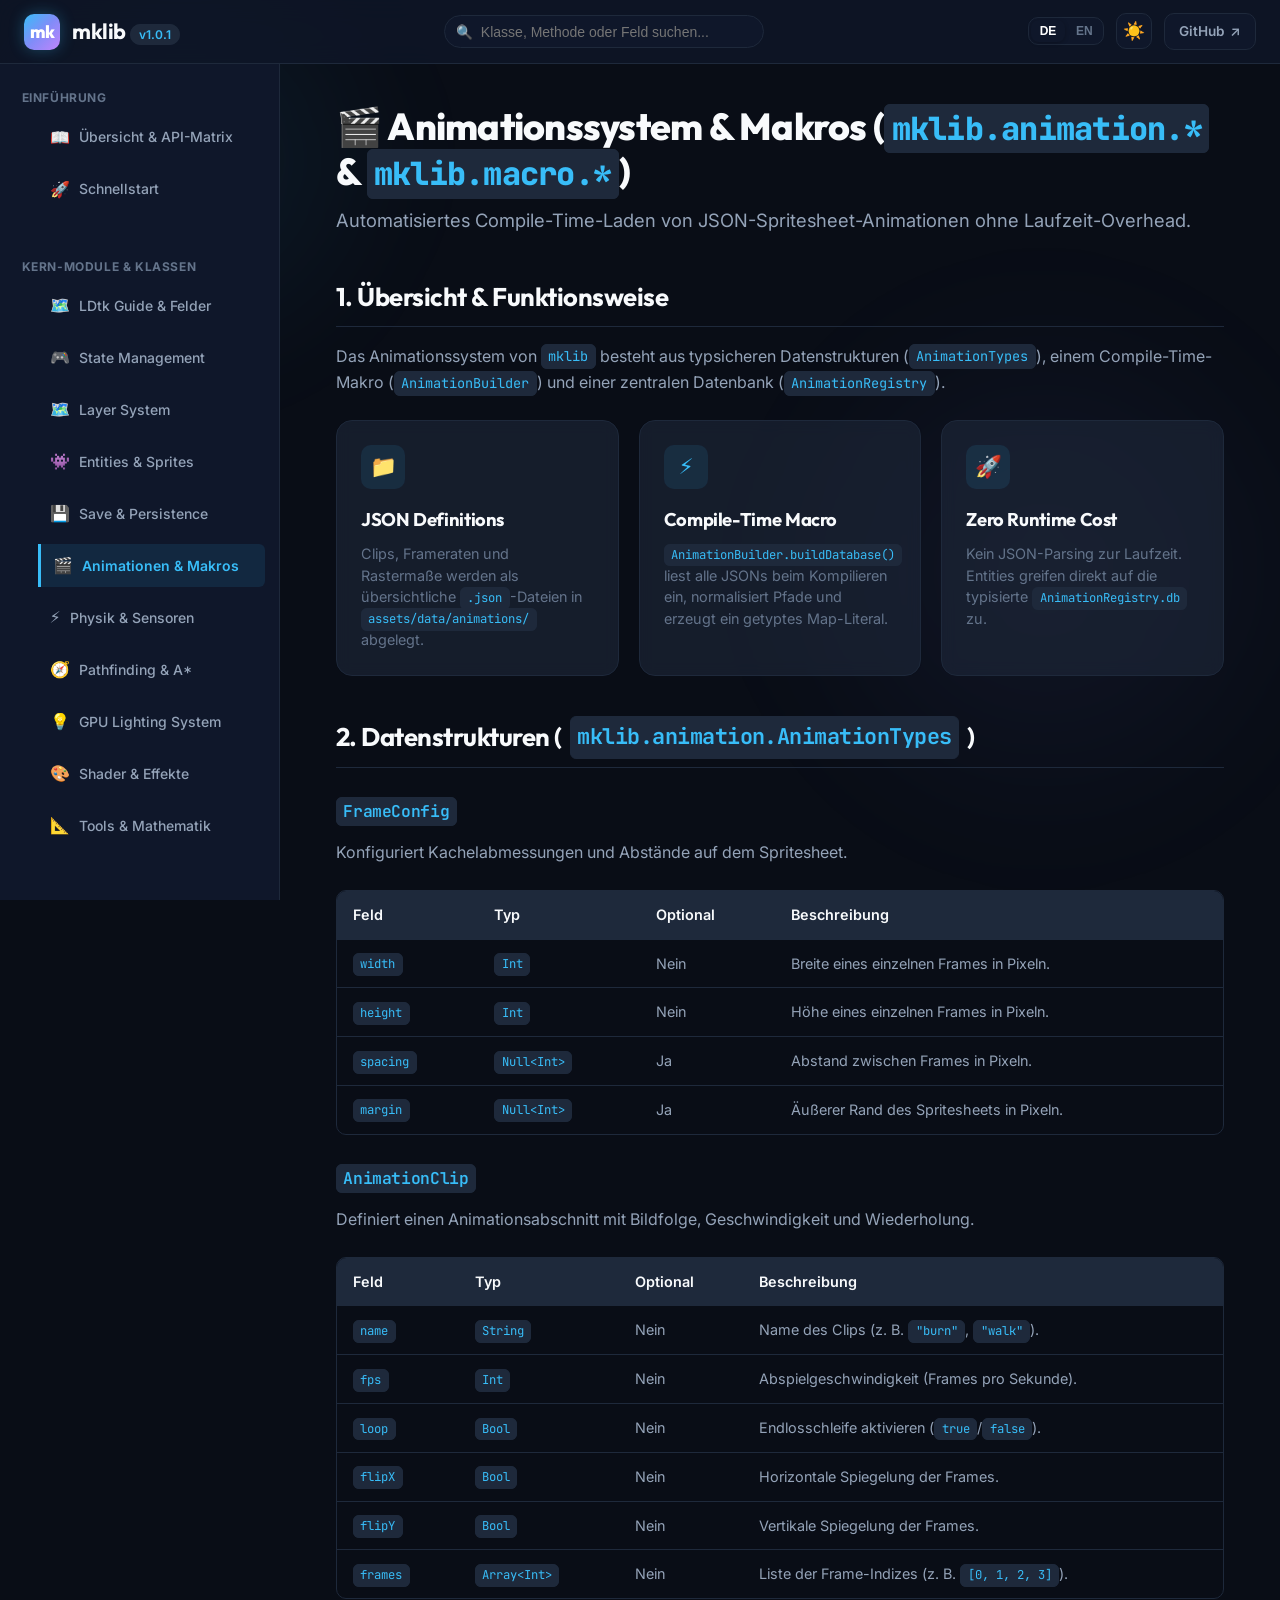
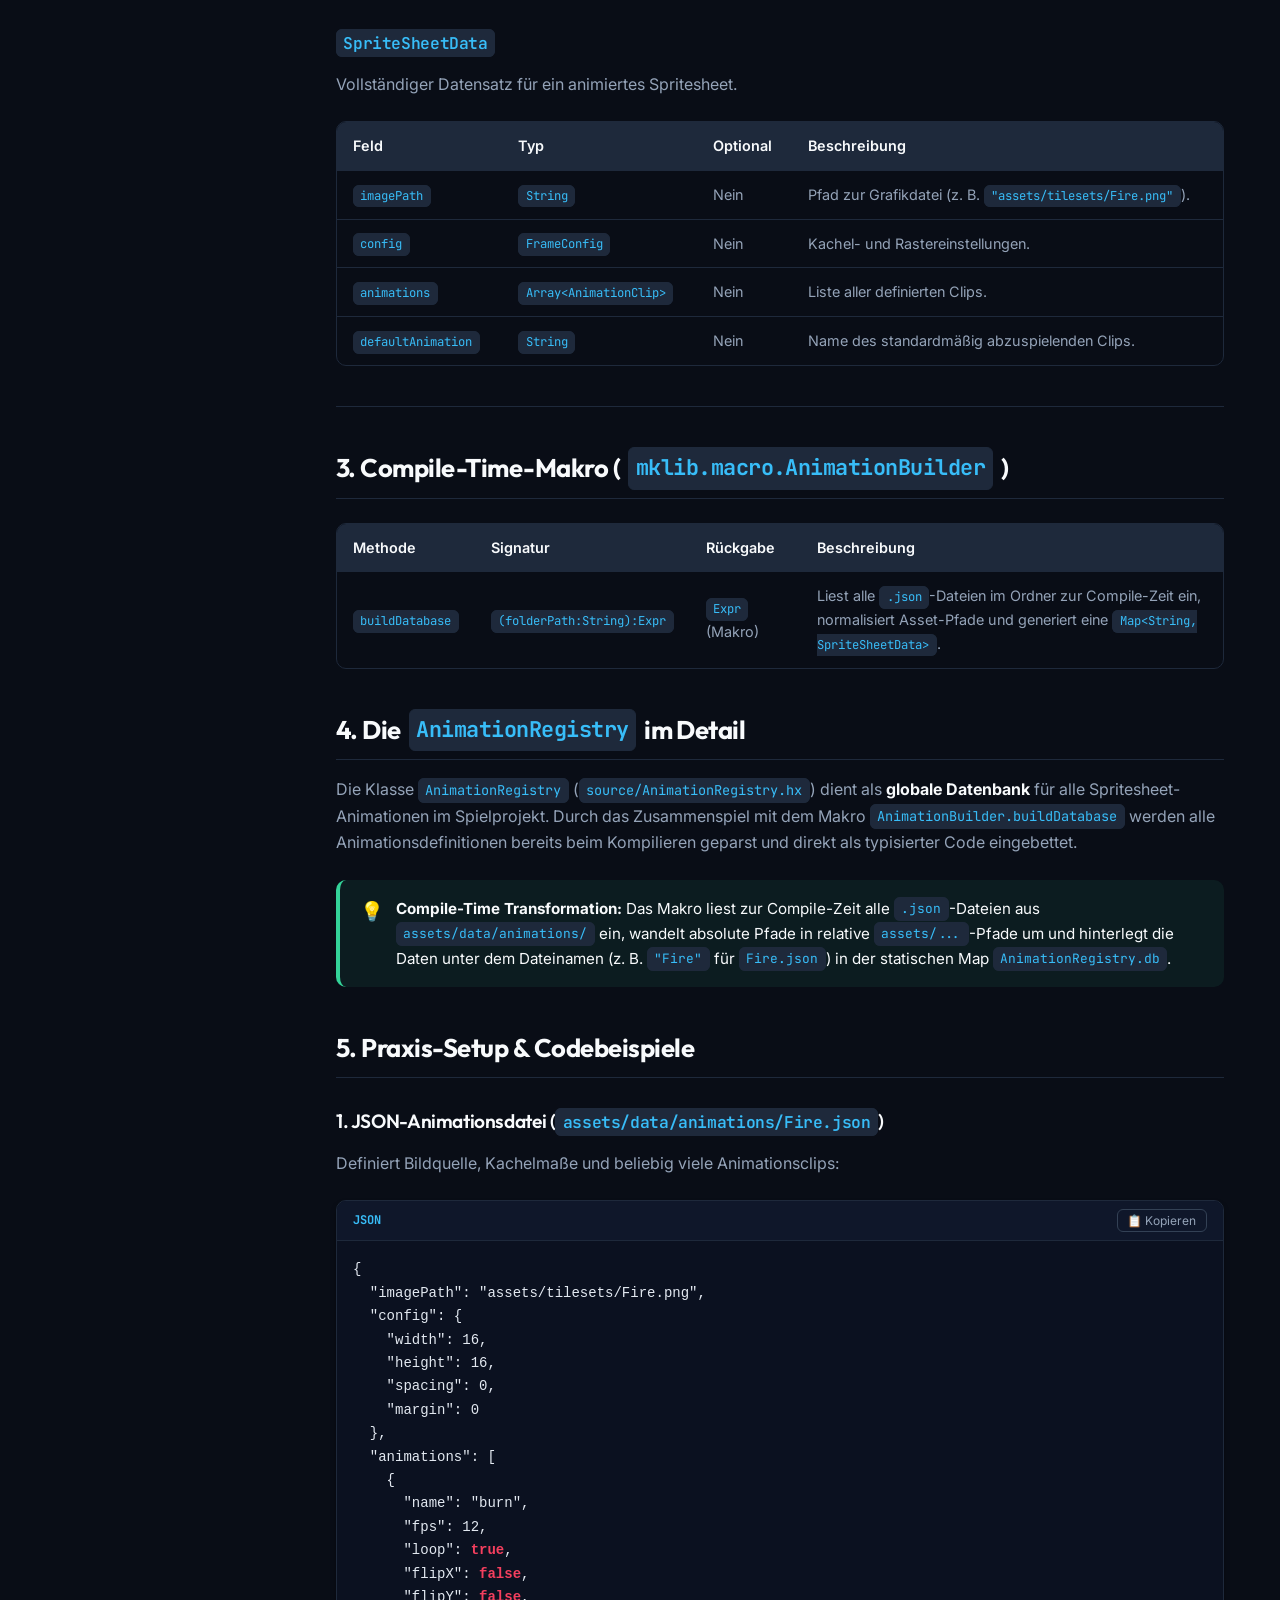
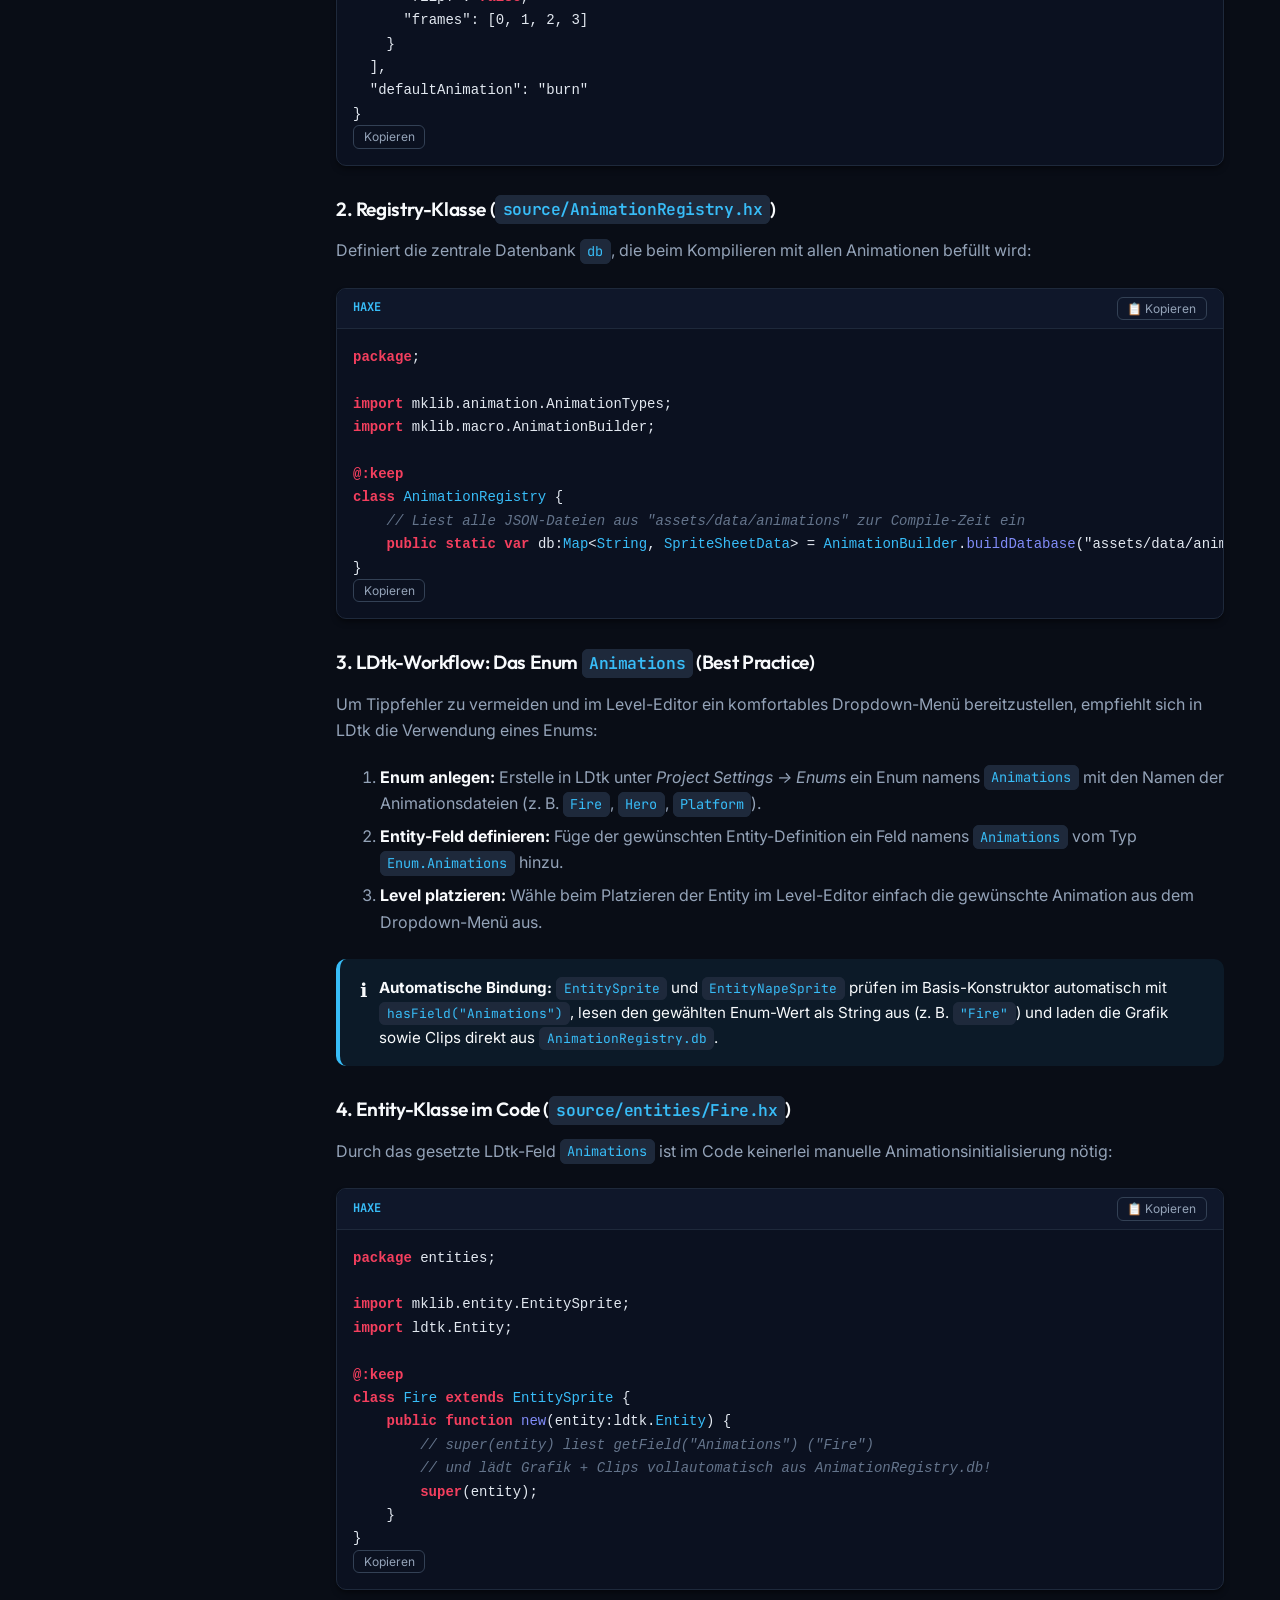
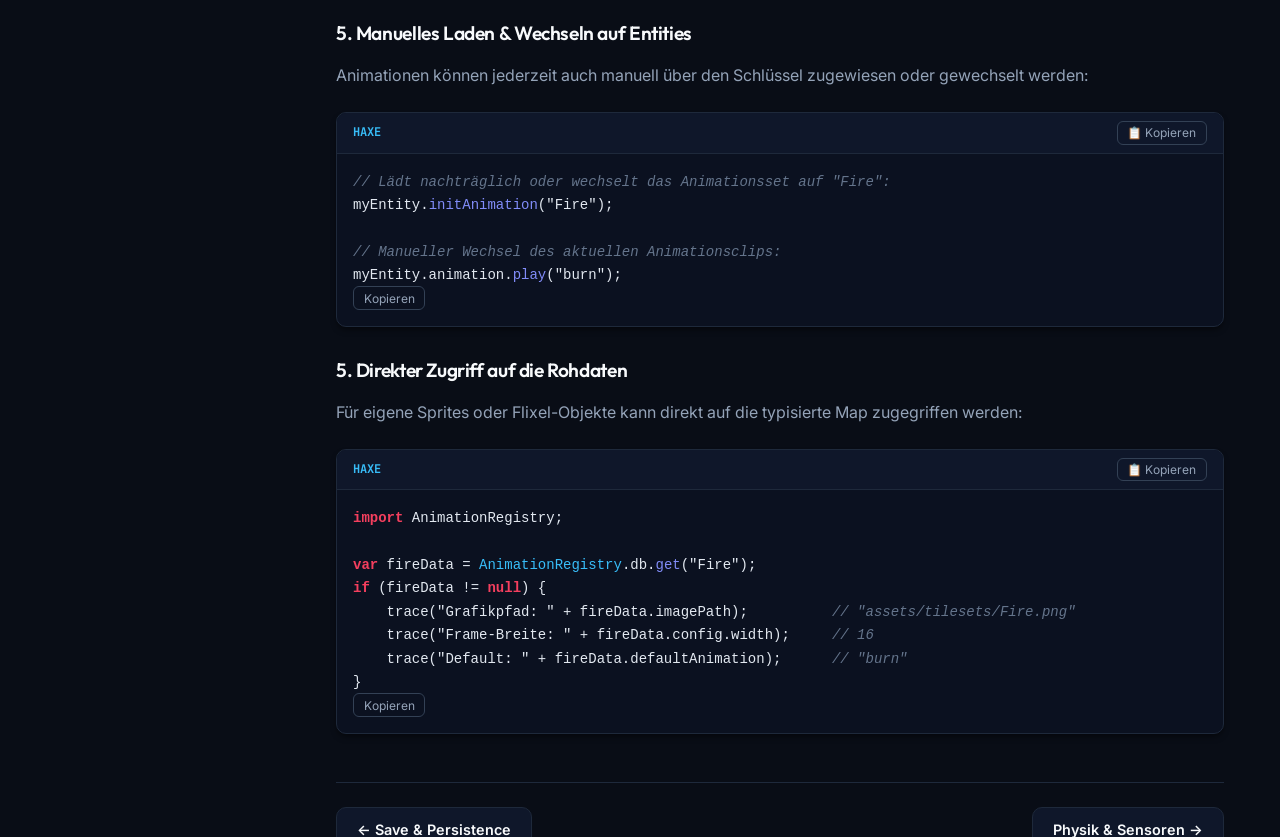
==== docs/html/animation.html @ 367b847c "docs: implement project documentation framework with new HTML templates and Markdown source files" ====
<!DOCTYPE html>
<html lang="de" data-theme="dark">
<head>
  <meta charset="UTF-8">
  <meta name="viewport" content="width=device-width, initial-scale=1.0">
  <title>Animationen & Makros — mklib Dokumentation</title>
  <meta name="description" content="Lückenlose Dokumentation und API-Referenz für mklib — Jede Klasse, Methode und Eigenschaft für HaxeFlixel, LDtk und Nape 2D.">
  <link rel="preconnect" href="https://fonts.googleapis.com">
  <link rel="preconnect" href="https://fonts.gstatic.com" crossorigin>
  <link href="https://fonts.googleapis.com/css2?family=Inter:wght@400;500;600;700;800&family=JetBrains+Mono:wght@400;500;600;700&family=Outfit:wght@600;700;800&display=swap" rel="stylesheet">
  <link rel="stylesheet" href="styles.css">
</head>
<body>
  <!-- Ambient Glow Backgrounds -->
  <div class="bg-decorations">
    <div class="blob-1"></div>
    <div class="blob-2"></div>
  </div>

  <!-- Top Navigation Header -->
  <header class="top-header">
    <div style="display: flex; align-items: center; gap: 1rem;">
      <button class="icon-btn mobile-menu-btn" aria-label="Menü öffnen">☰</button>
      <a href="index.html" class="logo-group">
        <div class="logo-badge">mk</div>
        <div>
          <span class="logo-title">mklib</span>
          <span class="logo-version">v1.0.1</span>
        </div>
      </a>
    </div>

    <!-- Search Input -->
    <div class="header-search">
      <span class="search-icon">🔍</span>
      <input type="text" id="docs-search" class="search-input" placeholder="Klasse, Methode oder Feld suchen..." data-de="Klasse, Methode oder Feld suchen..." data-en="Search class, method, or field..." autocomplete="off">
    </div>

    <!-- Header Actions (Language Switcher & Theme Toggle & GitHub) -->
    <div class="header-actions">
      <!-- Language Switcher -->
      <div class="lang-switch-group">
        <button class="lang-btn active" data-set-lang="de" title="Deutsch">DE</button>
        <button class="lang-btn" data-set-lang="en" title="English">EN</button>
      </div>

      <button id="theme-toggle" class="icon-btn" title="Thema wechseln">☀️</button>
      <a href="https://github.com/markuskahl/mklib" target="_blank" rel="noopener noreferrer" class="github-link">
        <span>GitHub</span>
        <span>↗</span>
      </a>
    </div>
  </header>

  <!-- App Layout Container -->
  <div class="app-container">
    <!-- Sidebar Navigation -->
    <aside class="sidebar">
      <nav class="sidebar-nav">
        <div>
          <div class="nav-section-title" data-de="Einführung" data-en="Introduction">Einführung</div>
          <ul class="nav-list">
            <li class="nav-item"><a href="index.html"><span class="nav-icon">📖</span> <span data-de="Übersicht & API-Matrix" data-en="Overview & API Matrix">Übersicht & API-Matrix</span></a></li>
            <li class="nav-item"><a href="getting-started.html"><span class="nav-icon">🚀</span> <span data-de="Schnellstart" data-en="Quick Start">Schnellstart</span></a></li>
          </ul>
        </div>

        <div>
          <div class="nav-section-title" data-de="Kern-Module & Klassen" data-en="Core Modules & Classes">Kern-Module & Klassen</div>
          <ul class="nav-list">
            <li class="nav-item"><a href="ldtk-guide.html"><span class="nav-icon">🗺️</span> <span data-de="LDtk Guide & Felder" data-en="LDtk Guide & Fields">LDtk Guide & Felder</span></a></li>
            <li class="nav-item"><a href="state.html"><span class="nav-icon">🎮</span> <span data-de="State Management" data-en="State Management">State Management</span></a></li>
            <li class="nav-item"><a href="layers.html"><span class="nav-icon">🗺️</span> <span data-de="Layer System" data-en="Layer System">Layer System</span></a></li>
            <li class="nav-item"><a href="entities.html"><span class="nav-icon">👾</span> <span data-de="Entities & Sprites" data-en="Entities & Sprites">Entities & Sprites</span></a></li>
            <li class="nav-item"><a href="save.html"><span class="nav-icon">💾</span> <span data-de="Save & Persistence" data-en="Save & Persistence">Save & Persistence</span></a></li>
            <li class="nav-item active"><a href="animation.html"><span class="nav-icon">🎬</span> <span data-de="Animationen & Makros" data-en="Animations & Macros">Animationen & Makros</span></a></li>
            <li class="nav-item"><a href="physics.html"><span class="nav-icon">⚡</span> <span data-de="Physik & Sensoren" data-en="Physics & Sensors">Physik & Sensoren</span></a></li>
            <li class="nav-item"><a href="pathfinding.html"><span class="nav-icon">🧭</span> <span data-de="Pathfinding & A*" data-en="Pathfinding & A*">Pathfinding & A*</span></a></li>
            <li class="nav-item"><a href="lighting.html"><span class="nav-icon">💡</span> <span data-de="GPU Lighting System" data-en="GPU Lighting System">GPU Lighting System</span></a></li>
            <li class="nav-item"><a href="effects.html"><span class="nav-icon">🎨</span> <span data-de="Shader & Effekte" data-en="Shaders & Effects">Shader & Effekte</span></a></li>
            <li class="nav-item"><a href="tools-math.html"><span class="nav-icon">📐</span> <span data-de="Tools & Mathematik" data-en="Tools & Mathematics">Tools & Mathematik</span></a></li>
          </ul>
        </div>
      </nav>
    </aside>

    <!-- Main Content Area -->
    <main class="main-content">
      <!-- Section: animation -->
<section id="animation" class="doc-section active">
        <div data-lang="de">
<h1>🎬 Animationssystem & Makros (<code>mklib.animation.*</code> & <code>mklib.macro.*</code>)</h1>
          <p class="section-desc">Automatisiertes Compile-Time-Laden von JSON-Spritesheet-Animationen ohne Laufzeit-Overhead.</p>

          <h2>1. Übersicht & Funktionsweise</h2>
          <p>
            Das Animationssystem von <code>mklib</code> besteht aus typsicheren Datenstrukturen (<code>AnimationTypes</code>), einem Compile-Time-Makro (<code>AnimationBuilder</code>) und einer zentralen Datenbank (<code>AnimationRegistry</code>).
          </p>
          <div class="feature-grid" style="margin: 1.5rem 0;">
            <div class="feature-card">
              <div class="feature-icon">📁</div>
              <h3>JSON Definitions</h3>
              <p>Clips, Frameraten und Rastermaße werden als übersichtliche <code>.json</code>-Dateien in <code>assets/data/animations/</code> abgelegt.</p>
            </div>
            <div class="feature-card">
              <div class="feature-icon">⚡</div>
              <h3>Compile-Time Macro</h3>
              <p><code>AnimationBuilder.buildDatabase()</code> liest alle JSONs beim Kompilieren ein, normalisiert Pfade und erzeugt ein getyptes Map-Literal.</p>
            </div>
            <div class="feature-card">
              <div class="feature-icon">🚀</div>
              <h3>Zero Runtime Cost</h3>
              <p>Kein JSON-Parsing zur Laufzeit. Entities greifen direkt auf die typisierte <code>AnimationRegistry.db</code> zu.</p>
            </div>
          </div>

          <h2>2. Datenstrukturen (<code>mklib.animation.AnimationTypes</code>)</h2>
          
          <h3><code>FrameConfig</code></h3>
          <p>Konfiguriert Kachelabmessungen und Abstände auf dem Spritesheet.</p>
          <div class="api-table-wrapper">
            <table class="api-table">
              <thead>
                <tr>
                  <th>Feld</th>
                  <th>Typ</th>
                  <th>Optional</th>
                  <th>Beschreibung</th>
                </tr>
              </thead>
              <tbody>
                <tr>
                  <td><code>width</code></td>
                  <td><code>Int</code></td>
                  <td>Nein</td>
                  <td>Breite eines einzelnen Frames in Pixeln.</td>
                </tr>
                <tr>
                  <td><code>height</code></td>
                  <td><code>Int</code></td>
                  <td>Nein</td>
                  <td>Höhe eines einzelnen Frames in Pixeln.</td>
                </tr>
                <tr>
                  <td><code>spacing</code></td>
                  <td><code>Null&lt;Int&gt;</code></td>
                  <td>Ja</td>
                  <td>Abstand zwischen Frames in Pixeln.</td>
                </tr>
                <tr>
                  <td><code>margin</code></td>
                  <td><code>Null&lt;Int&gt;</code></td>
                  <td>Ja</td>
                  <td>Äußerer Rand des Spritesheets in Pixeln.</td>
                </tr>
              </tbody>
            </table>
          </div>

          <h3><code>AnimationClip</code></h3>
          <p>Definiert einen Animationsabschnitt mit Bildfolge, Geschwindigkeit und Wiederholung.</p>
          <div class="api-table-wrapper">
            <table class="api-table">
              <thead>
                <tr>
                  <th>Feld</th>
                  <th>Typ</th>
                  <th>Optional</th>
                  <th>Beschreibung</th>
                </tr>
              </thead>
              <tbody>
                <tr>
                  <td><code>name</code></td>
                  <td><code>String</code></td>
                  <td>Nein</td>
                  <td>Name des Clips (z. B. <code>"burn"</code>, <code>"walk"</code>).</td>
                </tr>
                <tr>
                  <td><code>fps</code></td>
                  <td><code>Int</code></td>
                  <td>Nein</td>
                  <td>Abspielgeschwindigkeit (Frames pro Sekunde).</td>
                </tr>
                <tr>
                  <td><code>loop</code></td>
                  <td><code>Bool</code></td>
                  <td>Nein</td>
                  <td>Endlosschleife aktivieren (<code>true</code>/<code>false</code>).</td>
                </tr>
                <tr>
                  <td><code>flipX</code></td>
                  <td><code>Bool</code></td>
                  <td>Nein</td>
                  <td>Horizontale Spiegelung der Frames.</td>
                </tr>
                <tr>
                  <td><code>flipY</code></td>
                  <td><code>Bool</code></td>
                  <td>Nein</td>
                  <td>Vertikale Spiegelung der Frames.</td>
                </tr>
                <tr>
                  <td><code>frames</code></td>
                  <td><code>Array&lt;Int&gt;</code></td>
                  <td>Nein</td>
                  <td>Liste der Frame-Indizes (z. B. <code>[0, 1, 2, 3]</code>).</td>
                </tr>
              </tbody>
            </table>
          </div>

          <h3><code>SpriteSheetData</code></h3>
          <p>Vollständiger Datensatz für ein animiertes Spritesheet.</p>
          <div class="api-table-wrapper">
            <table class="api-table">
              <thead>
                <tr>
                  <th>Feld</th>
                  <th>Typ</th>
                  <th>Optional</th>
                  <th>Beschreibung</th>
                </tr>
              </thead>
              <tbody>
                <tr>
                  <td><code>imagePath</code></td>
                  <td><code>String</code></td>
                  <td>Nein</td>
                  <td>Pfad zur Grafikdatei (z. B. <code>"assets/tilesets/Fire.png"</code>).</td>
                </tr>
                <tr>
                  <td><code>config</code></td>
                  <td><code>FrameConfig</code></td>
                  <td>Nein</td>
                  <td>Kachel- und Rastereinstellungen.</td>
                </tr>
                <tr>
                  <td><code>animations</code></td>
                  <td><code>Array&lt;AnimationClip&gt;</code></td>
                  <td>Nein</td>
                  <td>Liste aller definierten Clips.</td>
                </tr>
                <tr>
                  <td><code>defaultAnimation</code></td>
                  <td><code>String</code></td>
                  <td>Nein</td>
                  <td>Name des standardmäßig abzuspielenden Clips.</td>
                </tr>
              </tbody>
            </table>
          </div>

          <hr style="margin: 2.5rem 0; border: none; border-top: 1px solid var(--border-color);">

          <h2>3. Compile-Time-Makro (<code>mklib.macro.AnimationBuilder</code>)</h2>
          <div class="api-table-wrapper">
            <table class="api-table">
              <thead>
                <tr>
                  <th>Methode</th>
                  <th>Signatur</th>
                  <th>Rückgabe</th>
                  <th>Beschreibung</th>
                </tr>
              </thead>
              <tbody>
                <tr>
                  <td><code>buildDatabase</code></td>
                  <td><code>(folderPath:String):Expr</code></td>
                  <td><code>Expr</code> (Makro)</td>
                  <td>Liest alle <code>.json</code>-Dateien im Ordner zur Compile-Zeit ein, normalisiert Asset-Pfade und generiert eine <code>Map&lt;String, SpriteSheetData&gt;</code>.</td>
                </tr>
              </tbody>
            </table>
          </div>

          <h2>4. Die <code>AnimationRegistry</code> im Detail</h2>
          <p>
            Die Klasse <code>AnimationRegistry</code> (<code>source/AnimationRegistry.hx</code>) dient als <strong>globale Datenbank</strong> für alle Spritesheet-Animationen im Spielprojekt. Durch das Zusammenspiel mit dem Makro <code>AnimationBuilder.buildDatabase</code> werden alle Animationsdefinitionen bereits beim Kompilieren geparst und direkt als typisierter Code eingebettet.
          </p>

          <div class="callout callout-tip">
            <span class="callout-icon">💡</span>
            <div>
              <strong>Compile-Time Transformation:</strong>
              Das Makro liest zur Compile-Zeit alle <code>.json</code>-Dateien aus <code>assets/data/animations/</code> ein, wandelt absolute Pfade in relative <code>assets/...</code>-Pfade um und hinterlegt die Daten unter dem Dateinamen (z.&nbsp;B. <code>"Fire"</code> für <code>Fire.json</code>) in der statischen Map <code>AnimationRegistry.db</code>.
            </div>
          </div>

          <h2>5. Praxis-Setup & Codebeispiele</h2>

          <h3>1. JSON-Animationsdatei (<code>assets/data/animations/Fire.json</code>)</h3>
          <p>Definiert Bildquelle, Kachelmaße und beliebig viele Animationsclips:</p>
          <div class="code-box">
            <div class="code-header">
              <span class="code-lang-badge">JSON</span>
              <button class="copy-btn">📋 Kopieren</button>
            </div>
            <pre><code>{
  <span class="hl-str">"imagePath"</span>: <span class="hl-str">"assets/tilesets/Fire.png"</span>,
  <span class="hl-str">"config"</span>: {
    <span class="hl-str">"width"</span>: 16,
    <span class="hl-str">"height"</span>: 16,
    <span class="hl-str">"spacing"</span>: 0,
    <span class="hl-str">"margin"</span>: 0
  },
  <span class="hl-str">"animations"</span>: [
    {
      <span class="hl-str">"name"</span>: <span class="hl-str">"burn"</span>,
      <span class="hl-str">"fps"</span>: 12,
      <span class="hl-str">"loop"</span>: <span class="hl-keyword">true</span>,
      <span class="hl-str">"flipX"</span>: <span class="hl-keyword">false</span>,
      <span class="hl-str">"flipY"</span>: <span class="hl-keyword">false</span>,
      <span class="hl-str">"frames"</span>: [0, 1, 2, 3]
    }
  ],
  <span class="hl-str">"defaultAnimation"</span>: <span class="hl-str">"burn"</span>
}</code></pre>
          </div>

          <h3>2. Registry-Klasse (<code>source/AnimationRegistry.hx</code>)</h3>
          <p>Definiert die zentrale Datenbank <code>db</code>, die beim Kompilieren mit allen Animationen befüllt wird:</p>
          <div class="code-box">
            <div class="code-header">
              <span class="code-lang-badge">Haxe</span>
              <button class="copy-btn">📋 Kopieren</button>
            </div>
            <pre><code><span class="hl-keyword">package</span>;

<span class="hl-keyword">import</span> mklib.animation.AnimationTypes;
<span class="hl-keyword">import</span> mklib.macro.AnimationBuilder;

<span class="hl-keyword">@:keep</span>
<span class="hl-keyword">class</span> <span class="hl-type">AnimationRegistry</span> {
    <span class="hl-comment">// Liest alle JSON-Dateien aus "assets/data/animations" zur Compile-Zeit ein</span>
    <span class="hl-keyword">public</span> <span class="hl-keyword">static</span> <span class="hl-keyword">var</span> db:<span class="hl-type">Map</span>&lt;<span class="hl-type">String</span>, <span class="hl-type">SpriteSheetData</span>&gt; = <span class="hl-type">AnimationBuilder</span>.<span class="hl-func">buildDatabase</span>(<span class="hl-str">"assets/data/animations"</span>);
}</code></pre>
          </div>

          <h3>3. LDtk-Workflow: Das Enum <code>Animations</code> (Best Practice)</h3>
          <p>
            Um Tippfehler zu vermeiden und im Level-Editor ein komfortables Dropdown-Menü bereitzustellen, empfiehlt sich in LDtk die Verwendung eines Enums:
          </p>
          <ol style="margin-left: 1.25rem; margin-bottom: 1.25rem;">
            <li><strong>Enum anlegen:</strong> Erstelle in LDtk unter <em>Project Settings &rarr; Enums</em> ein Enum namens <code>Animations</code> mit den Namen der Animationsdateien (z.&nbsp;B. <code>Fire</code>, <code>Hero</code>, <code>Platform</code>).</li>
            <li><strong>Entity-Feld definieren:</strong> Füge der gewünschten Entity-Definition ein Feld namens <code>Animations</code> vom Typ <code>Enum.Animations</code> hinzu.</li>
            <li><strong>Level platzieren:</strong> Wähle beim Platzieren der Entity im Level-Editor einfach die gewünschte Animation aus dem Dropdown-Menü aus.</li>
          </ol>

          <div class="callout callout-info">
            <span class="callout-icon">ℹ️</span>
            <div>
              <strong>Automatische Bindung:</strong> <code>EntitySprite</code> und <code>EntityNapeSprite</code> prüfen im Basis-Konstruktor automatisch mit <code>hasField("Animations")</code>, lesen den gewählten Enum-Wert als String aus (z.&nbsp;B. <code>"Fire"</code>) und laden die Grafik sowie Clips direkt aus <code>AnimationRegistry.db</code>.
            </div>
          </div>

          <h3>4. Entity-Klasse im Code (<code>source/entities/Fire.hx</code>)</h3>
          <p>
            Durch das gesetzte LDtk-Feld <code>Animations</code> ist im Code keinerlei manuelle Animationsinitialisierung nötig:
          </p>
          <div class="code-box">
            <div class="code-header">
              <span class="code-lang-badge">Haxe</span>
              <button class="copy-btn">📋 Kopieren</button>
            </div>
            <pre><code><span class="hl-keyword">package</span> entities;
 
<span class="hl-keyword">import</span> mklib.entity.EntitySprite;
<span class="hl-keyword">import</span> ldtk.Entity;
 
<span class="hl-keyword">@:keep</span>
<span class="hl-keyword">class</span> <span class="hl-type">Fire</span> <span class="hl-keyword">extends</span> <span class="hl-type">EntitySprite</span> {
    <span class="hl-keyword">public</span> <span class="hl-keyword">function</span> <span class="hl-func">new</span>(entity:ldtk.<span class="hl-type">Entity</span>) {
        <span class="hl-comment">// super(entity) liest getField("Animations") ("Fire") </span>
        <span class="hl-comment">// und lädt Grafik + Clips vollautomatisch aus AnimationRegistry.db!</span>
        <span class="hl-keyword">super</span>(entity);
    }
}</code></pre>
          </div>

          <h3>5. Manuelles Laden & Wechseln auf Entities</h3>
          <p>Animationen können jederzeit auch manuell über den Schlüssel zugewiesen oder gewechselt werden:</p>
          <div class="code-box">
            <div class="code-header">
              <span class="code-lang-badge">Haxe</span>
              <button class="copy-btn">📋 Kopieren</button>
            </div>
            <pre><code><span class="hl-comment">// Lädt nachträglich oder wechselt das Animationsset auf "Fire":</span>
myEntity.<span class="hl-func">initAnimation</span>(<span class="hl-str">"Fire"</span>);

<span class="hl-comment">// Manueller Wechsel des aktuellen Animationsclips:</span>
myEntity.animation.<span class="hl-func">play</span>(<span class="hl-str">"burn"</span>);</code></pre>
          </div>

          <h3>5. Direkter Zugriff auf die Rohdaten</h3>
          <p>Für eigene Sprites oder Flixel-Objekte kann direkt auf die typisierte Map zugegriffen werden:</p>
          <div class="code-box">
            <div class="code-header">
              <span class="code-lang-badge">Haxe</span>
              <button class="copy-btn">📋 Kopieren</button>
            </div>
            <pre><code><span class="hl-keyword">import</span> AnimationRegistry;

<span class="hl-keyword">var</span> fireData = <span class="hl-type">AnimationRegistry</span>.db.<span class="hl-func">get</span>(<span class="hl-str">"Fire"</span>);
<span class="hl-keyword">if</span> (fireData != <span class="hl-keyword">null</span>) {
    trace(<span class="hl-str">"Grafikpfad: "</span> + fireData.imagePath);          <span class="hl-comment">// "assets/tilesets/Fire.png"</span>
    trace(<span class="hl-str">"Frame-Breite: "</span> + fireData.config.width);     <span class="hl-comment">// 16</span>
    trace(<span class="hl-str">"Default: "</span> + fireData.defaultAnimation);      <span class="hl-comment">// "burn"</span>
}</code></pre>
          </div>

          <div class="section-nav-footer">
            <a href="save.html" class="nav-page-btn">← Save & Persistence</a>
            <a href="physics.html" class="nav-page-btn">Physik & Sensoren →</a>
          </div>
        </div>
        <div data-lang="en">
<h1>🎬 Animation System & Macros (<code>mklib.animation.*</code> & <code>mklib.macro.*</code>)</h1>
          <p class="section-desc">Automatisiertes Compile-Time-Laden von JSON-Spritesheet-Animationen ohne Laufzeit-Overhead.</p>

          <h2>1. Overview & Architecture</h2>
          <p>
            Das Animationssystem von <code>mklib</code> besteht aus typsicheren Datenstrukturen (<code>AnimationTypes</code>), einem Compile-Time-Makro (<code>AnimationBuilder</code>) und einer zentralen Datenbank (<code>AnimationRegistry</code>).
          </p>
          <div class="feature-grid" style="margin: 1.5rem 0;">
            <div class="feature-card">
              <div class="feature-icon">📁</div>
              <h3>JSON Definitions</h3>
              <p>Clips, Frameraten und Rastermaße werden als übersichtliche <code>.json</code>-Dateien in <code>assets/data/animations/</code> abgelegt.</p>
            </div>
            <div class="feature-card">
              <div class="feature-icon">⚡</div>
              <h3>Compile-Time Macro</h3>
              <p><code>AnimationBuilder.buildDatabase()</code> liest alle JSONs beim Kompilieren ein, normalisiert Pfade und erzeugt ein getyptes Map-Literal.</p>
            </div>
            <div class="feature-card">
              <div class="feature-icon">🚀</div>
              <h3>Zero Runtime Cost</h3>
              <p>Kein JSON-Parsing zur Laufzeit. Entities greifen direkt auf die typisierte <code>AnimationRegistry.db</code> zu.</p>
            </div>
          </div>

          <h2>2. Data Structures (<code>mklib.animation.AnimationTypes</code>)</h2>
          
          <h3><code>FrameConfig</code></h3>
          <p>Konfiguriert Kachelabmessungen und Abstände auf dem Spritesheet.</p>
          <div class="api-table-wrapper">
            <table class="api-table">
              <thead>
                <tr>
                  <th>Field</th>
                  <th>Type</th>
                  <th>Optional</th>
                  <th>Description</th>
                </tr>
              </thead>
              <tbody>
                <tr>
                  <td><code>width</code></td>
                  <td><code>Int</code></td>
                  <td>Nein</td>
                  <td>Width of a single frame in pixels.</td>
                </tr>
                <tr>
                  <td><code>height</code></td>
                  <td><code>Int</code></td>
                  <td>Nein</td>
                  <td>Height of a single frame in pixels.</td>
                </tr>
                <tr>
                  <td><code>spacing</code></td>
                  <td><code>Null&lt;Int&gt;</code></td>
                  <td>Ja</td>
                  <td>Abstand zwischen Frames in Pixeln.</td>
                </tr>
                <tr>
                  <td><code>margin</code></td>
                  <td><code>Null&lt;Int&gt;</code></td>
                  <td>Ja</td>
                  <td>Äußerer Rand des Spritesheets in Pixeln.</td>
                </tr>
              </tbody>
            </table>
          </div>

          <h3><code>AnimationClip</code></h3>
          <p>Definiert einen Animationsabschnitt mit Bildfolge, Geschwindigkeit und Wiederholung.</p>
          <div class="api-table-wrapper">
            <table class="api-table">
              <thead>
                <tr>
                  <th>Field</th>
                  <th>Type</th>
                  <th>Optional</th>
                  <th>Description</th>
                </tr>
              </thead>
              <tbody>
                <tr>
                  <td><code>name</code></td>
                  <td><code>String</code></td>
                  <td>Nein</td>
                  <td>Name des Clips (z. B. <code>"burn"</code>, <code>"walk"</code>).</td>
                </tr>
                <tr>
                  <td><code>fps</code></td>
                  <td><code>Int</code></td>
                  <td>Nein</td>
                  <td>Abspielgeschwindigkeit (Frames pro Sekunde).</td>
                </tr>
                <tr>
                  <td><code>loop</code></td>
                  <td><code>Bool</code></td>
                  <td>Nein</td>
                  <td>Endlosschleife aktivieren (<code>true</code>/<code>false</code>).</td>
                </tr>
                <tr>
                  <td><code>flipX</code></td>
                  <td><code>Bool</code></td>
                  <td>Nein</td>
                  <td>Horizontale Spiegelung der Frames.</td>
                </tr>
                <tr>
                  <td><code>flipY</code></td>
                  <td><code>Bool</code></td>
                  <td>Nein</td>
                  <td>Vertikale Spiegelung der Frames.</td>
                </tr>
                <tr>
                  <td><code>frames</code></td>
                  <td><code>Array&lt;Int&gt;</code></td>
                  <td>Nein</td>
                  <td>Liste der Frame-Indizes (z. B. <code>[0, 1, 2, 3]</code>).</td>
                </tr>
              </tbody>
            </table>
          </div>

          <h3><code>SpriteSheetData</code></h3>
          <p>Vollständiger Datensatz für ein animiertes Spritesheet.</p>
          <div class="api-table-wrapper">
            <table class="api-table">
              <thead>
                <tr>
                  <th>Field</th>
                  <th>Type</th>
                  <th>Optional</th>
                  <th>Description</th>
                </tr>
              </thead>
              <tbody>
                <tr>
                  <td><code>imagePath</code></td>
                  <td><code>String</code></td>
                  <td>Nein</td>
                  <td>Pfad zur Grafikdatei (z. B. <code>"assets/tilesets/Fire.png"</code>).</td>
                </tr>
                <tr>
                  <td><code>config</code></td>
                  <td><code>FrameConfig</code></td>
                  <td>Nein</td>
                  <td>Kachel- und Rastereinstellungen.</td>
                </tr>
                <tr>
                  <td><code>animations</code></td>
                  <td><code>Array&lt;AnimationClip&gt;</code></td>
                  <td>Nein</td>
                  <td>Liste aller definierten Clips.</td>
                </tr>
                <tr>
                  <td><code>defaultAnimation</code></td>
                  <td><code>String</code></td>
                  <td>Nein</td>
                  <td>Name des standardmäßig abzuspielenden Clips.</td>
                </tr>
              </tbody>
            </table>
          </div>

          <hr style="margin: 2.5rem 0; border: none; border-top: 1px solid var(--border-color);">

          <h2>3. Compile-Time Macro (<code>mklib.macro.AnimationBuilder</code>)</h2>
          <div class="api-table-wrapper">
            <table class="api-table">
              <thead>
                <tr>
                  <th>Methode</th>
                  <th>Signatur</th>
                  <th>Rückgabe</th>
                  <th>Description</th>
                </tr>
              </thead>
              <tbody>
                <tr>
                  <td><code>buildDatabase</code></td>
                  <td><code>(folderPath:String):Expr</code></td>
                  <td><code>Expr</code> (Makro)</td>
                  <td>Liest alle <code>.json</code>-Dateien im Ordner zur Compile-Zeit ein, normalisiert Asset-Pfade und generiert eine <code>Map&lt;String, SpriteSheetData&gt;</code>.</td>
                </tr>
              </tbody>
            </table>
          </div>

          <h2>4. The <code>AnimationRegistry</code> in Detail</h2>
          <p>
            Die Klasse <code>AnimationRegistry</code> (<code>source/AnimationRegistry.hx</code>) dient als <strong>globale Datenbank</strong> für alle Spritesheet-Animationen im Spielprojekt. Durch das Zusammenspiel mit dem Makro <code>AnimationBuilder.buildDatabase</code> werden alle Animationsdefinitionen bereits beim Kompilieren geparst und direkt als typisierter Code eingebettet.
          </p>

          <div class="callout callout-tip">
            <span class="callout-icon">💡</span>
            <div>
              <strong>Compile-Time Transformation:</strong>
              Das Makro liest zur Compile-Zeit alle <code>.json</code>-Dateien aus <code>assets/data/animations/</code> ein, wandelt absolute Pfade in relative <code>assets/...</code>-Pfade um und hinterlegt die Daten unter dem Dateinamen (z.&nbsp;B. <code>"Fire"</code> für <code>Fire.json</code>) in der statischen Map <code>AnimationRegistry.db</code>.
            </div>
          </div>

          <h2>5. Real-World Setup & Code Examples</h2>

          <h3>1. JSON Animation File (<code>assets/data/animations/Fire.json</code>)</h3>
          <p>Definiert Bildquelle, Kachelmaße und beliebig viele Animationsclips:</p>
          <div class="code-box">
            <div class="code-header">
              <span class="code-lang-badge">JSON</span>
              <button class="copy-btn">📋 Copy</button>
            </div>
            <pre><code>{
  <span class="hl-str">"imagePath"</span>: <span class="hl-str">"assets/tilesets/Fire.png"</span>,
  <span class="hl-str">"config"</span>: {
    <span class="hl-str">"width"</span>: 16,
    <span class="hl-str">"height"</span>: 16,
    <span class="hl-str">"spacing"</span>: 0,
    <span class="hl-str">"margin"</span>: 0
  },
  <span class="hl-str">"animations"</span>: [
    {
      <span class="hl-str">"name"</span>: <span class="hl-str">"burn"</span>,
      <span class="hl-str">"fps"</span>: 12,
      <span class="hl-str">"loop"</span>: <span class="hl-keyword">true</span>,
      <span class="hl-str">"flipX"</span>: <span class="hl-keyword">false</span>,
      <span class="hl-str">"flipY"</span>: <span class="hl-keyword">false</span>,
      <span class="hl-str">"frames"</span>: [0, 1, 2, 3]
    }
  ],
  <span class="hl-str">"defaultAnimation"</span>: <span class="hl-str">"burn"</span>
}</code></pre>
          </div>

          <h3>2. Registry Class (<code>source/AnimationRegistry.hx</code>)</h3>
          <p>Definiert die zentrale Datenbank <code>db</code>, die beim Kompilieren mit allen Animationen befüllt wird:</p>
          <div class="code-box">
            <div class="code-header">
              <span class="code-lang-badge">Haxe</span>
              <button class="copy-btn">📋 Copy</button>
            </div>
            <pre><code><span class="hl-keyword">package</span>;

<span class="hl-keyword">import</span> mklib.animation.AnimationTypes;
<span class="hl-keyword">import</span> mklib.macro.AnimationBuilder;

<span class="hl-keyword">@:keep</span>
<span class="hl-keyword">class</span> <span class="hl-type">AnimationRegistry</span> {
    <span class="hl-comment">// Liest alle JSON-Dateien aus "assets/data/animations" zur Compile-Zeit ein</span>
    <span class="hl-keyword">public</span> <span class="hl-keyword">static</span> <span class="hl-keyword">var</span> db:<span class="hl-type">Map</span>&lt;<span class="hl-type">String</span>, <span class="hl-type">SpriteSheetData</span>&gt; = <span class="hl-type">AnimationBuilder</span>.<span class="hl-func">buildDatabase</span>(<span class="hl-str">"assets/data/animations"</span>);
}</code></pre>
          </div>

          <h3>3. LDtk Workflow: The <code>Animations</code> Enum (Best Practice)</h3>
          <p>
            Um Tippfehler zu vermeiden und im Level-Editor ein komfortables Dropdown-Menü bereitzustellen, empfiehlt sich in LDtk die Verwendung eines Enums:
          </p>
          <ol style="margin-left: 1.25rem; margin-bottom: 1.25rem;">
            <li><strong>Enum anlegen:</strong> Erstelle in LDtk unter <em>Project Settings &rarr; Enums</em> ein Enum namens <code>Animations</code> mit den Namen der Animationsdateien (z.&nbsp;B. <code>Fire</code>, <code>Hero</code>, <code>Platform</code>).</li>
            <li><strong>Entity-Feld definieren:</strong> Füge der gewünschten Entity-Definition ein Feld namens <code>Animations</code> vom Typ <code>Enum.Animations</code> hinzu.</li>
            <li><strong>Level platzieren:</strong> Wähle beim Platzieren der Entity im Level-Editor einfach die gewünschte Animation aus dem Dropdown-Menü aus.</li>
          </ol>

          <div class="callout callout-info">
            <span class="callout-icon">ℹ️</span>
            <div>
              <strong>Automatische Bindung:</strong> <code>EntitySprite</code> und <code>EntityNapeSprite</code> prüfen im Basis-Konstruktor automatisch mit <code>hasField("Animations")</code>, lesen den gewählten Enum-Wert als String aus (z.&nbsp;B. <code>"Fire"</code>) und laden die Grafik sowie Clips direkt aus <code>AnimationRegistry.db</code>.
            </div>
          </div>

          <h3>4. Entity Class in Code (<code>source/entities/Fire.hx</code>)</h3>
          <p>
            Durch das gesetzte LDtk-Feld <code>Animations</code> ist im Code keinerlei manuelle Animationsinitialisierung nötig:
          </p>
          <div class="code-box">
            <div class="code-header">
              <span class="code-lang-badge">Haxe</span>
              <button class="copy-btn">📋 Copy</button>
            </div>
            <pre><code><span class="hl-keyword">package</span> entities;
 
<span class="hl-keyword">import</span> mklib.entity.EntitySprite;
<span class="hl-keyword">import</span> ldtk.Entity;
 
<span class="hl-keyword">@:keep</span>
<span class="hl-keyword">class</span> <span class="hl-type">Fire</span> <span class="hl-keyword">extends</span> <span class="hl-type">EntitySprite</span> {
    <span class="hl-keyword">public</span> <span class="hl-keyword">function</span> <span class="hl-func">new</span>(entity:ldtk.<span class="hl-type">Entity</span>) {
        <span class="hl-comment">// super(entity) liest getField("Animations") ("Fire") </span>
        <span class="hl-comment">// und lädt Grafik + Clips vollautomatisch aus AnimationRegistry.db!</span>
        <span class="hl-keyword">super</span>(entity);
    }
}</code></pre>
          </div>

          <h3>5. Manual Loading & Switching on Entities</h3>
          <p>Animationen können jederzeit auch manuell über den Schlüssel zugewiesen oder gewechselt werden:</p>
          <div class="code-box">
            <div class="code-header">
              <span class="code-lang-badge">Haxe</span>
              <button class="copy-btn">📋 Copy</button>
            </div>
            <pre><code><span class="hl-comment">// Lädt nachträglich oder wechselt das Animationsset auf "Fire":</span>
myEntity.<span class="hl-func">initAnimation</span>(<span class="hl-str">"Fire"</span>);

<span class="hl-comment">// Manueller Wechsel des aktuellen Animationsclips:</span>
myEntity.animation.<span class="hl-func">play</span>(<span class="hl-str">"burn"</span>);</code></pre>
          </div>

          <h3>6. Direct Access to Raw Animation Data</h3>
          <p>Für eigene Sprites oder Flixel-Objekte kann direkt auf die typisierte Map zugegriffen werden:</p>
          <div class="code-box">
            <div class="code-header">
              <span class="code-lang-badge">Haxe</span>
              <button class="copy-btn">📋 Copy</button>
            </div>
            <pre><code><span class="hl-keyword">import</span> AnimationRegistry;

<span class="hl-keyword">var</span> fireData = <span class="hl-type">AnimationRegistry</span>.db.<span class="hl-func">get</span>(<span class="hl-str">"Fire"</span>);
<span class="hl-keyword">if</span> (fireData != <span class="hl-keyword">null</span>) {
    trace(<span class="hl-str">"Grafikpfad: "</span> + fireData.imagePath);          <span class="hl-comment">// "assets/tilesets/Fire.png"</span>
    trace(<span class="hl-str">"Frame-Breite: "</span> + fireData.config.width);     <span class="hl-comment">// 16</span>
    trace(<span class="hl-str">"Default: "</span> + fireData.defaultAnimation);      <span class="hl-comment">// "burn"</span>
}</code></pre>
          </div>

          <div class="section-nav-footer">
            <a href="save.html" class="nav-page-btn">← Save & Persistence</a>
            <a href="physics.html" class="nav-page-btn">Physik & Sensoren →</a>
          </div>
        </div>
      </section>
    </main>
  </div>

  <script src="app.js"></script>
</body>
</html>
---- docs/html/styles.css ----
/* ==========================================================================
   mklib Documentation Theme
   Modern, Sleek, Developer-Focused Design System
   ========================================================================== */

:root {
  /* Color Palette - Dark Mode Default */
  --bg-primary: #090d16;
  --bg-secondary: #0f172a;
  --bg-tertiary: #1e293b;
  --bg-card: rgba(30, 41, 59, 0.6);
  --bg-glass: rgba(15, 23, 42, 0.75);
  
  --text-primary: #f8fafc;
  --text-secondary: #94a3b8;
  --text-muted: #64748b;
  
  --border-color: #1e293b;
  --border-hover: #334155;
  --border-focus: #38bdf8;
  
  --accent-primary: #38bdf8;       /* Cyan */
  --accent-secondary: #818cf8;     /* Indigo */
  --accent-emerald: #34d399;       /* Emerald */
  --accent-amber: #fbbf24;         /* Amber */
  --accent-rose: #f43f5e;          /* Rose */
  
  --accent-gradient: linear-gradient(135deg, #38bdf8 0%, #818cf8 50%, #c084fc 100%);
  --badge-glow: rgba(56, 189, 248, 0.2);
  
  --sidebar-width: 280px;
  --header-height: 64px;
  --toc-width: 220px;
  
  --radius-sm: 6px;
  --radius-md: 10px;
  --radius-lg: 16px;
  --radius-full: 9999px;
  
  --font-sans: 'Inter', system-ui, -apple-system, BlinkMacSystemFont, 'Segoe UI', Roboto, sans-serif;
  --font-heading: 'Outfit', 'Space Grotesk', var(--font-sans);
  --font-mono: 'JetBrains Mono', 'Fira Code', monospace;
  
  --shadow-sm: 0 1px 2px 0 rgba(0, 0, 0, 0.3);
  --shadow-md: 0 4px 6px -1px rgba(0, 0, 0, 0.4), 0 2px 4px -2px rgba(0, 0, 0, 0.3);
  --shadow-lg: 0 10px 15px -3px rgba(0, 0, 0, 0.5), 0 4px 6px -4px rgba(0, 0, 0, 0.4);
  --shadow-glow: 0 0 25px rgba(56, 189, 248, 0.15);
}

[data-theme="light"] {
  --bg-primary: #f8fafc;
  --bg-secondary: #ffffff;
  --bg-tertiary: #f1f5f9;
  --bg-card: rgba(255, 255, 255, 0.85);
  --bg-glass: rgba(255, 255, 255, 0.8);
  
  --text-primary: #0f172a;
  --text-secondary: #475569;
  --text-muted: #94a3b8;
  
  --border-color: #e2e8f0;
  --border-hover: #cbd5e1;
  --border-focus: #0284c7;
  
  --accent-primary: #0284c7;
  --accent-secondary: #6366f1;
  --shadow-glow: 0 0 25px rgba(2, 132, 199, 0.1);
}

/* Reset & Base Styles */
*, *::before, *::after {
  box-sizing: border-box;
  margin: 0;
  padding: 0;
}

/* Custom Sleek Scrollbars */
* {
  scrollbar-width: thin;
  scrollbar-color: rgba(148, 163, 184, 0.28) transparent;
}

::-webkit-scrollbar {
  width: 6px;
  height: 6px;
}

::-webkit-scrollbar-track {
  background: transparent;
}

::-webkit-scrollbar-thumb {
  background: rgba(148, 163, 184, 0.25);
  border-radius: var(--radius-full);
  transition: background-color 0.2s ease;
}

::-webkit-scrollbar-thumb:hover {
  background: rgba(148, 163, 184, 0.45);
}

::-webkit-scrollbar-corner {
  background: transparent;
}

[data-theme="light"] * {
  scrollbar-color: rgba(100, 116, 139, 0.35) transparent;
}

[data-theme="light"] ::-webkit-scrollbar-thumb {
  background: rgba(100, 116, 139, 0.3);
}

[data-theme="light"] ::-webkit-scrollbar-thumb:hover {
  background: rgba(100, 116, 139, 0.5);
}

html {
  scroll-behavior: smooth;
  font-size: 16px;
}

body {
  font-family: var(--font-sans);
  background-color: var(--bg-primary);
  color: var(--text-primary);
  line-height: 1.65;
  overflow-x: hidden;
  min-height: 100vh;
  display: flex;
  flex-direction: column;
  -webkit-font-smoothing: antialiased;
}

/* Background Gradients */
.bg-decorations {
  position: fixed;
  inset: 0;
  pointer-events: none;
  z-index: 0;
  overflow: hidden;
}

.blob-1 {
  position: absolute;
  top: -10%;
  left: -5%;
  width: 500px;
  height: 500px;
  background: radial-gradient(circle, rgba(56, 189, 248, 0.08) 0%, transparent 70%);
  filter: blur(40px);
}

.blob-2 {
  position: absolute;
  top: 30%;
  right: -5%;
  width: 600px;
  height: 600px;
  background: radial-gradient(circle, rgba(129, 140, 248, 0.07) 0%, transparent 70%);
  filter: blur(50px);
}

/* Header */
.top-header {
  position: sticky;
  top: 0;
  height: var(--header-height);
  background: var(--bg-glass);
  backdrop-filter: blur(12px);
  -webkit-backdrop-filter: blur(12px);
  border-bottom: 1px solid var(--border-color);
  z-index: 50;
  display: flex;
  align-items: center;
  justify-content: space-between;
  padding: 0 1.5rem;
}

.logo-group {
  display: flex;
  align-items: center;
  gap: 0.75rem;
  text-decoration: none;
  color: var(--text-primary);
}

.logo-badge {
  display: inline-flex;
  align-items: center;
  justify-content: center;
  width: 36px;
  height: 36px;
  background: var(--accent-gradient);
  color: #fff;
  font-weight: 800;
  font-family: var(--font-heading);
  border-radius: var(--radius-md);
  font-size: 1.1rem;
  box-shadow: 0 0 15px rgba(56, 189, 248, 0.3);
}

.logo-title {
  font-family: var(--font-heading);
  font-size: 1.35rem;
  font-weight: 700;
  letter-spacing: -0.02em;
}

.logo-version {
  font-size: 0.75rem;
  background: var(--bg-tertiary);
  border: 1px solid var(--border-color);
  padding: 2px 8px;
  border-radius: var(--radius-full);
  color: var(--accent-primary);
  font-weight: 600;
}

.header-search {
  position: relative;
  width: 320px;
}

.search-input {
  width: 100%;
  background: var(--bg-secondary);
  border: 1px solid var(--border-color);
  color: var(--text-primary);
  padding: 0.45rem 1rem 0.45rem 2.25rem;
  border-radius: var(--radius-full);
  font-size: 0.875rem;
  transition: all 0.2s ease;
}

.search-input:focus {
  outline: none;
  border-color: var(--border-focus);
  box-shadow: 0 0 0 3px rgba(56, 189, 248, 0.15);
}

.search-icon {
  position: absolute;
  left: 0.75rem;
  top: 50%;
  transform: translateY(-50%);
  color: var(--text-muted);
  font-size: 0.85rem;
  pointer-events: none;
}

/* Search Autocomplete Dropdown */
.search-dropdown {
  position: absolute;
  top: calc(100% + 8px);
  left: 0;
  right: 0;
  background: var(--bg-secondary);
  border: 1px solid var(--border-color);
  border-radius: var(--radius-md);
  box-shadow: var(--shadow-lg);
  max-height: 420px;
  overflow-y: auto;
  z-index: 100;
  display: none;
}

.search-dropdown.open {
  display: block;
}

.search-item {
  display: flex;
  flex-direction: column;
  padding: 0.65rem 0.85rem;
  border-bottom: 1px solid var(--border-color);
  text-decoration: none;
  color: inherit;
  transition: background 0.15s ease;
}

.search-item:last-child {
  border-bottom: none;
}

.search-item:hover,
.search-item.active {
  background: rgba(56, 189, 248, 0.12);
}

.search-item-top {
  display: flex;
  align-items: center;
  justify-content: space-between;
  gap: 0.5rem;
}

.search-item-name {
  font-weight: 700;
  font-size: 0.88rem;
  color: var(--accent-primary);
  font-family: var(--font-mono);
}

.search-item-badge {
  font-size: 0.7rem;
  background: var(--bg-tertiary);
  border: 1px solid var(--border-color);
  border-radius: var(--radius-sm);
  padding: 1px 6px;
  color: var(--text-muted);
}

.search-item-desc {
  font-size: 0.78rem;
  color: var(--text-secondary);
  margin-top: 0.25rem;
  line-height: 1.35;
}

.search-no-results {
  padding: 1rem;
  font-size: 0.85rem;
  color: var(--text-muted);
  text-align: center;
}

.header-actions {
  display: flex;
  align-items: center;
  gap: 0.75rem;
}

.icon-btn {
  background: var(--bg-secondary);
  border: 1px solid var(--border-color);
  color: var(--text-secondary);
  width: 36px;
  height: 36px;
  border-radius: var(--radius-md);
  display: flex;
  align-items: center;
  justify-content: center;
  cursor: pointer;
  transition: all 0.2s ease;
}

.icon-btn:hover {
  background: var(--bg-tertiary);
  color: var(--text-primary);
  border-color: var(--border-hover);
}

.github-link {
  display: flex;
  align-items: center;
  gap: 0.4rem;
  text-decoration: none;
  font-size: 0.85rem;
  font-weight: 600;
  color: var(--text-secondary);
  padding: 0.4rem 0.85rem;
  background: var(--bg-secondary);
  border: 1px solid var(--border-color);
  border-radius: var(--radius-md);
  transition: all 0.2s ease;
}

.github-link:hover {
  color: var(--text-primary);
  border-color: var(--border-hover);
  background: var(--bg-tertiary);
}

.mobile-menu-btn {
  display: none;
}

/* Main Layout */
.app-container {
  display: flex;
  flex: 1;
  position: relative;
  z-index: 1;
}

/* Sidebar */
.sidebar {
  width: var(--sidebar-width);
  height: calc(100vh - var(--header-height));
  position: sticky;
  top: var(--header-height);
  background: var(--bg-secondary);
  border-right: 1px solid var(--border-color);
  padding: 1.5rem 0.85rem;
  overflow-y: auto;
  overflow-x: hidden;
  flex-shrink: 0;
  scrollbar-width: thin;
}

.sidebar-nav {
  display: flex;
  flex-direction: column;
  gap: 1.25rem;
}

.nav-section-title {
  font-size: 0.75rem;
  font-weight: 700;
  text-transform: uppercase;
  letter-spacing: 0.05em;
  color: var(--text-muted);
  padding: 0 0.5rem;
  margin-bottom: 0.5rem;
}

.nav-list {
  list-style: none;
  display: flex;
  flex-direction: column;
  gap: 0.2rem;
}

.nav-item a {
  display: flex;
  align-items: center;
  gap: 0.6rem;
  padding: 0.5rem 0.75rem;
  color: var(--text-secondary);
  text-decoration: none;
  font-size: 0.875rem;
  font-weight: 500;
  border-radius: var(--radius-sm);
  transition: all 0.15s ease;
}

.nav-item a:hover {
  color: var(--text-primary);
  background: var(--bg-tertiary);
}

.nav-item.active a {
  color: var(--accent-primary);
  background: rgba(56, 189, 248, 0.1);
  font-weight: 600;
  border-left: 3px solid var(--accent-primary);
  border-radius: 0 var(--radius-sm) var(--radius-sm) 0;
}

.nav-icon {
  font-size: 1rem;
}

/* Content Area */
.content-wrapper {
  flex: 1;
  min-width: 0;
  display: flex;
  justify-content: center;
  padding: 2.5rem 2rem;
  width: 100%;
  box-sizing: border-box;
}

.main-content {
  flex: 1;
  min-width: 0;
  max-width: 1120px;
  margin: 0 auto;
  padding: 2.5rem 3.5rem;
  width: 100%;
  box-sizing: border-box;
}

/* Sections */
.doc-section {
  display: none;
}

.doc-section.active {
  display: block;
  animation: fadeIn 0.3s ease-out;
}

@keyframes fadeIn {
  from { opacity: 0; transform: translateY(6px); }
  to { opacity: 1; transform: translateY(0); }
}

/* Typography & Content Styling */
h1, h2, h3, h4 {
  font-family: var(--font-heading);
  color: var(--text-primary);
  letter-spacing: -0.02em;
}

h1 {
  font-size: 2.35rem;
  font-weight: 800;
  margin-bottom: 0.75rem;
  line-height: 1.2;
}

.hero-gradient-text {
  background: var(--accent-gradient);
  -webkit-background-clip: text;
  -webkit-text-fill-color: transparent;
}

.section-desc {
  font-size: 1.15rem;
  color: var(--text-secondary);
  margin-bottom: 2rem;
  line-height: 1.6;
}

h2 {
  font-size: 1.6rem;
  font-weight: 700;
  margin: 2.5rem 0 1rem;
  padding-bottom: 0.5rem;
  border-bottom: 1px solid var(--border-color);
  display: flex;
  align-items: center;
  gap: 0.5rem;
}

h3 {
  font-size: 1.2rem;
  font-weight: 600;
  margin: 1.75rem 0 0.75rem;
}

p {
  margin-bottom: 1.25rem;
  color: var(--text-secondary);
}

ul, ol {
  margin-bottom: 1.25rem;
  padding-left: 1.5rem;
  color: var(--text-secondary);
}

li {
  margin-bottom: 0.4rem;
}

strong {
  color: var(--text-primary);
}

code:not(pre code) {
  font-family: var(--font-mono);
  font-size: 0.85em;
  background: var(--bg-tertiary);
  color: var(--accent-primary);
  padding: 0.15rem 0.4rem;
  border-radius: var(--radius-sm);
  border: 1px solid var(--border-color);
}

/* Feature Grid Cards */
.feature-grid,
.card-grid {
  display: grid;
  grid-template-columns: repeat(auto-fit, minmax(240px, 1fr));
  gap: 1.25rem;
  margin: 2rem 0;
  width: 100%;
}

.feature-card,
.card {
  background: var(--bg-card);
  border: 1px solid var(--border-color);
  border-radius: var(--radius-lg);
  padding: 1.5rem;
  backdrop-filter: blur(8px);
  transition: all 0.25s ease;
  position: relative;
  overflow: hidden;
  display: flex;
  flex-direction: column;
  text-decoration: none;
  color: inherit;
}

a.feature-card {
  cursor: pointer;
}

.card-link-hint {
  margin-top: auto;
  padding-top: 0.85rem;
  font-size: 0.85rem;
  font-weight: 600;
  color: var(--accent-primary);
  display: flex;
  align-items: center;
  gap: 0.35rem;
  transition: transform 0.2s ease, color 0.2s ease;
}

.feature-card:hover .card-link-hint {
  transform: translateX(4px);
  color: var(--accent-hover);
}

.feature-card:hover,
.card:hover {
  transform: translateY(-3px);
  border-color: var(--accent-primary);
  box-shadow: var(--shadow-glow);
}

.feature-icon,
.card-icon {
  width: 44px;
  height: 44px;
  border-radius: var(--radius-md);
  background: rgba(56, 189, 248, 0.1);
  color: var(--accent-primary);
  display: flex;
  align-items: center;
  justify-content: center;
  font-size: 1.35rem;
  margin-bottom: 1rem;
}

.feature-card h3,
.card-title {
  margin: 0 0 0.5rem 0;
  font-size: 1.15rem;
  font-weight: 700;
  color: var(--text-primary);
}

.feature-card p,
.card-desc {
  margin-bottom: 0;
  font-size: 0.9rem;
  color: var(--text-muted);
  line-height: 1.5;
}

/* Callouts / Alerts */
.callout {
  border-radius: var(--radius-md);
  padding: 1rem 1.25rem;
  margin: 1.5rem 0;
  display: flex;
  gap: 0.75rem;
  font-size: 0.95rem;
}

.callout-info {
  background: rgba(56, 189, 248, 0.08);
  border-left: 4px solid var(--accent-primary);
  color: var(--text-primary);
}

.callout-tip {
  background: rgba(52, 211, 153, 0.08);
  border-left: 4px solid var(--accent-emerald);
  color: var(--text-primary);
}

.callout-warning {
  background: rgba(251, 191, 36, 0.08);
  border-left: 4px solid var(--accent-amber);
  color: var(--text-primary);
}

.callout-icon {
  font-size: 1.2rem;
  flex-shrink: 0;
}

/* Code Blocks */
.code-box {
  background: #0b1120;
  border: 1px solid #1e293b;
  border-radius: var(--radius-md);
  margin: 1.5rem 0;
  overflow: hidden;
  box-shadow: var(--shadow-md);
}

.code-header {
  display: flex;
  align-items: center;
  justify-content: space-between;
  padding: 0.5rem 1rem;
  background: #0f172a;
  border-bottom: 1px solid #1e293b;
  font-size: 0.75rem;
  font-family: var(--font-mono);
  color: var(--text-muted);
}

.code-lang-badge {
  text-transform: uppercase;
  font-weight: 700;
  color: var(--accent-primary);
}

.copy-btn {
  background: transparent;
  border: 1px solid #334155;
  color: var(--text-secondary);
  border-radius: var(--radius-sm);
  padding: 0.2rem 0.6rem;
  font-size: 0.75rem;
  font-family: var(--font-sans);
  cursor: pointer;
  display: flex;
  align-items: center;
  gap: 0.35rem;
  transition: all 0.2s ease;
}

.copy-btn:hover {
  background: #1e293b;
  color: #fff;
}

pre {
  padding: 1rem;
  overflow-x: auto;
  font-family: var(--font-mono);
  font-size: 0.875rem;
  line-height: 1.6;
  color: #e2e8f0;
}

/* Syntax Highlighting Colors */
.hl-keyword { color: #f43f5e; font-weight: 600; }
.hl-type { color: #38bdf8; }
.hl-string { color: #34d399; }
.hl-func { color: #818cf8; }
.hl-comment { color: #64748b; font-style: italic; }
.hl-num { color: #fbbf24; }

/* Quick Jump Navigation Pills in Overview */
.quick-nav-pills {
  display: flex;
  flex-wrap: wrap;
  gap: 0.5rem;
  margin: 1.5rem 0 2rem;
}

.pill-link {
  display: inline-flex;
  align-items: center;
  gap: 0.35rem;
  background: var(--bg-secondary);
  border: 1px solid var(--border-color);
  color: var(--text-secondary);
  padding: 0.35rem 0.75rem;
  border-radius: var(--radius-full);
  font-size: 0.8rem;
  font-weight: 600;
  text-decoration: none;
  transition: all 0.2s ease;
}

.pill-link:hover {
  background: rgba(56, 189, 248, 0.12);
  border-color: var(--accent-primary);
  color: var(--accent-primary);
  transform: translateY(-2px);
  box-shadow: 0 4px 12px rgba(56, 189, 248, 0.2);
}

/* API Tables */
.api-table-wrapper {
  overflow-x: auto;
  margin: 1.5rem 0;
  border-radius: var(--radius-md);
  border: 1px solid var(--border-color);
}

.api-table {
  width: 100%;
  border-collapse: collapse;
  font-size: 0.9rem;
  text-align: left;
}

.api-table th {
  background: var(--bg-tertiary);
  color: var(--text-primary);
  padding: 0.75rem 1rem;
  font-weight: 600;
  border-bottom: 1px solid var(--border-color);
}

.api-table td {
  padding: 0.75rem 1rem;
  border-bottom: 1px solid var(--border-color);
  color: var(--text-secondary);
  vertical-align: middle;
}

.api-table tr:last-child td {
  border-bottom: none;
}

.api-table tr:hover td {
  background: rgba(56, 189, 248, 0.04);
}

/* API Matrix Interactive Links */
.table-class-link {
  display: inline-flex;
  align-items: center;
  gap: 0.35rem;
  color: var(--accent-primary) !important;
  text-decoration: none;
  font-weight: 700;
  transition: all 0.2s ease;
}

.table-class-link strong {
  color: var(--accent-primary);
  transition: color 0.2s ease;
}

.table-class-link:hover strong {
  color: #ffffff;
  text-shadow: 0 0 10px rgba(56, 189, 248, 0.7);
}

.table-class-link:hover {
  transform: translateX(3px);
}

.table-class-link code {
  color: inherit !important;
  border-color: rgba(56, 189, 248, 0.35) !important;
  background: rgba(56, 189, 248, 0.08) !important;
}

.package-link {
  text-decoration: none;
  color: var(--text-muted);
  transition: color 0.2s ease;
}

.package-link:hover {
  color: var(--accent-primary);
}

.package-link code {
  transition: all 0.2s ease;
}

.package-link:hover code {
  border-color: var(--accent-primary);
  background: rgba(56, 189, 248, 0.1);
  color: var(--accent-primary);
}

.api-matrix-btn {
  display: inline-flex;
  align-items: center;
  gap: 0.25rem;
  padding: 0.25rem 0.65rem;
  background: rgba(56, 189, 248, 0.08);
  border: 1px solid rgba(56, 189, 248, 0.25);
  border-radius: var(--radius-sm);
  color: var(--accent-primary);
  font-weight: 600;
  font-size: 0.8rem;
  text-decoration: none;
  white-space: nowrap;
  transition: all 0.2s ease;
}

.api-matrix-btn:hover {
  background: var(--accent-primary);
  color: #090d16;
  border-color: var(--accent-primary);
  transform: translateX(2px);
  box-shadow: 0 2px 8px rgba(56, 189, 248, 0.35);
}

/* Interactive A* Simulator */
.simulator-card {
  background: var(--bg-secondary);
  border: 1px solid var(--border-color);
  border-radius: var(--radius-lg);
  padding: 1.5rem;
  margin: 2rem 0;
  box-shadow: var(--shadow-lg);
}

.simulator-header {
  display: flex;
  align-items: center;
  justify-content: space-between;
  flex-wrap: wrap;
  gap: 1rem;
  margin-bottom: 1rem;
}

.sim-controls {
  display: flex;
  align-items: center;
  gap: 0.5rem;
  flex-wrap: wrap;
}

.sim-btn {
  background: var(--bg-tertiary);
  border: 1px solid var(--border-color);
  color: var(--text-primary);
  padding: 0.4rem 0.85rem;
  border-radius: var(--radius-sm);
  font-size: 0.85rem;
  font-weight: 500;
  cursor: pointer;
  transition: all 0.2s ease;
  display: flex;
  align-items: center;
  gap: 0.35rem;
}

.sim-btn:hover {
  background: var(--border-hover);
  border-color: var(--accent-primary);
}

.sim-btn.primary {
  background: var(--accent-primary);
  color: #090d16;
  font-weight: 600;
  border-color: var(--accent-primary);
}

.sim-btn.primary:hover {
  filter: brightness(1.1);
}

.sim-switch-label {
  display: flex;
  align-items: center;
  gap: 0.4rem;
  font-size: 0.85rem;
  color: var(--text-secondary);
  cursor: pointer;
  user-select: none;
}

.canvas-container {
  display: flex;
  justify-content: center;
  background: #060911;
  border: 1px solid var(--border-color);
  border-radius: var(--radius-md);
  padding: 1rem;
  overflow-x: auto;
}

#astar-canvas {
  background: #090d16;
  border-radius: var(--radius-sm);
  cursor: crosshair;
}

.sim-legend {
  display: flex;
  align-items: center;
  justify-content: center;
  gap: 1.5rem;
  margin-top: 1rem;
  flex-wrap: wrap;
  font-size: 0.85rem;
  color: var(--text-secondary);
}

.legend-item {
  display: flex;
  align-items: center;
  gap: 0.4rem;
}

.legend-color {
  width: 12px;
  height: 12px;
  border-radius: 3px;
}

/* Footer / Navigation Buttons */
.section-nav-footer {
  display: flex;
  align-items: center;
  justify-content: space-between;
  margin-top: 3rem;
  padding-top: 1.5rem;
  border-top: 1px solid var(--border-color);
}

.nav-page-btn {
  text-decoration: none;
  background: var(--bg-secondary);
  border: 1px solid var(--border-color);
  color: var(--text-primary);
  padding: 0.65rem 1.25rem;
  border-radius: var(--radius-md);
  font-size: 0.9rem;
  font-weight: 600;
  display: flex;
  align-items: center;
  gap: 0.5rem;
  transition: all 0.2s ease;
}

.nav-page-btn:hover {
  border-color: var(--accent-primary);
  background: var(--bg-tertiary);
}

/* Responsive Media Queries */
@media (max-width: 992px) {
  .sidebar {
    position: fixed;
    left: -100%;
    top: var(--header-height);
    bottom: 0;
    z-index: 100;
    transition: left 0.3s ease;
    box-shadow: var(--shadow-lg);
  }

  .sidebar.open {
    left: 0;
  }

  .mobile-menu-btn {
    display: flex;
  }

  .header-search {
    width: 200px;
  }
}

@media (max-width: 640px) {
  .header-search {
    display: none;
  }
  
  .content-wrapper {
    padding: 1.5rem 1rem;
  }

  h1 {
    font-size: 1.85rem;
  }
}


/* ==========================================================================
   Multilingual Language Switcher & Visibility Rules
   ========================================================================== */
.lang-switch-group {
  display: flex;
  align-items: center;
  background: var(--bg-secondary);
  border: 1px solid var(--border-color);
  border-radius: var(--radius-md);
  padding: 2px;
  gap: 2px;
}

.lang-btn {
  background: transparent;
  border: none;
  color: var(--text-muted);
  font-size: 0.75rem;
  font-weight: 700;
  padding: 0.25rem 0.55rem;
  border-radius: calc(var(--radius-md) - 2px);
  cursor: pointer;
  transition: all 0.2s ease;
  user-select: none;
}

.lang-btn:hover {
  color: var(--text-primary);
}

.lang-btn.active {
  background: var(--primary-color);
  color: #ffffff;
  box-shadow: 0 1px 4px rgba(0, 0, 0, 0.25);
}

/* Language Visibility Rules */
:root[lang="de"] div[data-lang="en"],
:root[lang="de"] p[data-lang="en"],
:root[lang="de"] span[data-lang="en"],
:root[lang="de"] .lang-en {
  display: none !important;
}

:root[lang="en"] div[data-lang="de"],
:root[lang="en"] p[data-lang="de"],
:root[lang="en"] span[data-lang="de"],
:root[lang="en"] .lang-de {
  display: none !important;
}

/* Ensure language toggle buttons are ALWAYS visible */
.lang-switch-group {
  display: flex !important;
  align-items: center;
  background: var(--bg-secondary);
  border: 1px solid var(--border-color);
  border-radius: var(--radius-md);
  padding: 2px;
  gap: 2px;
}

.lang-btn {
  display: inline-flex !important;
  align-items: center;
  justify-content: center;
  background: transparent;
  border: none;
  color: var(--text-muted);
  font-size: 0.75rem;
  font-weight: 700;
  padding: 0.25rem 0.55rem;
  border-radius: calc(var(--radius-md) - 2px);
  cursor: pointer;
  transition: all 0.2s ease;
  user-select: none;
}

.lang-btn:hover {
  color: var(--text-primary);
}

.lang-btn.active {
  background: var(--primary-color) !important;
  color: #ffffff !important;
  box-shadow: 0 1px 4px rgba(0, 0, 0, 0.25);
}
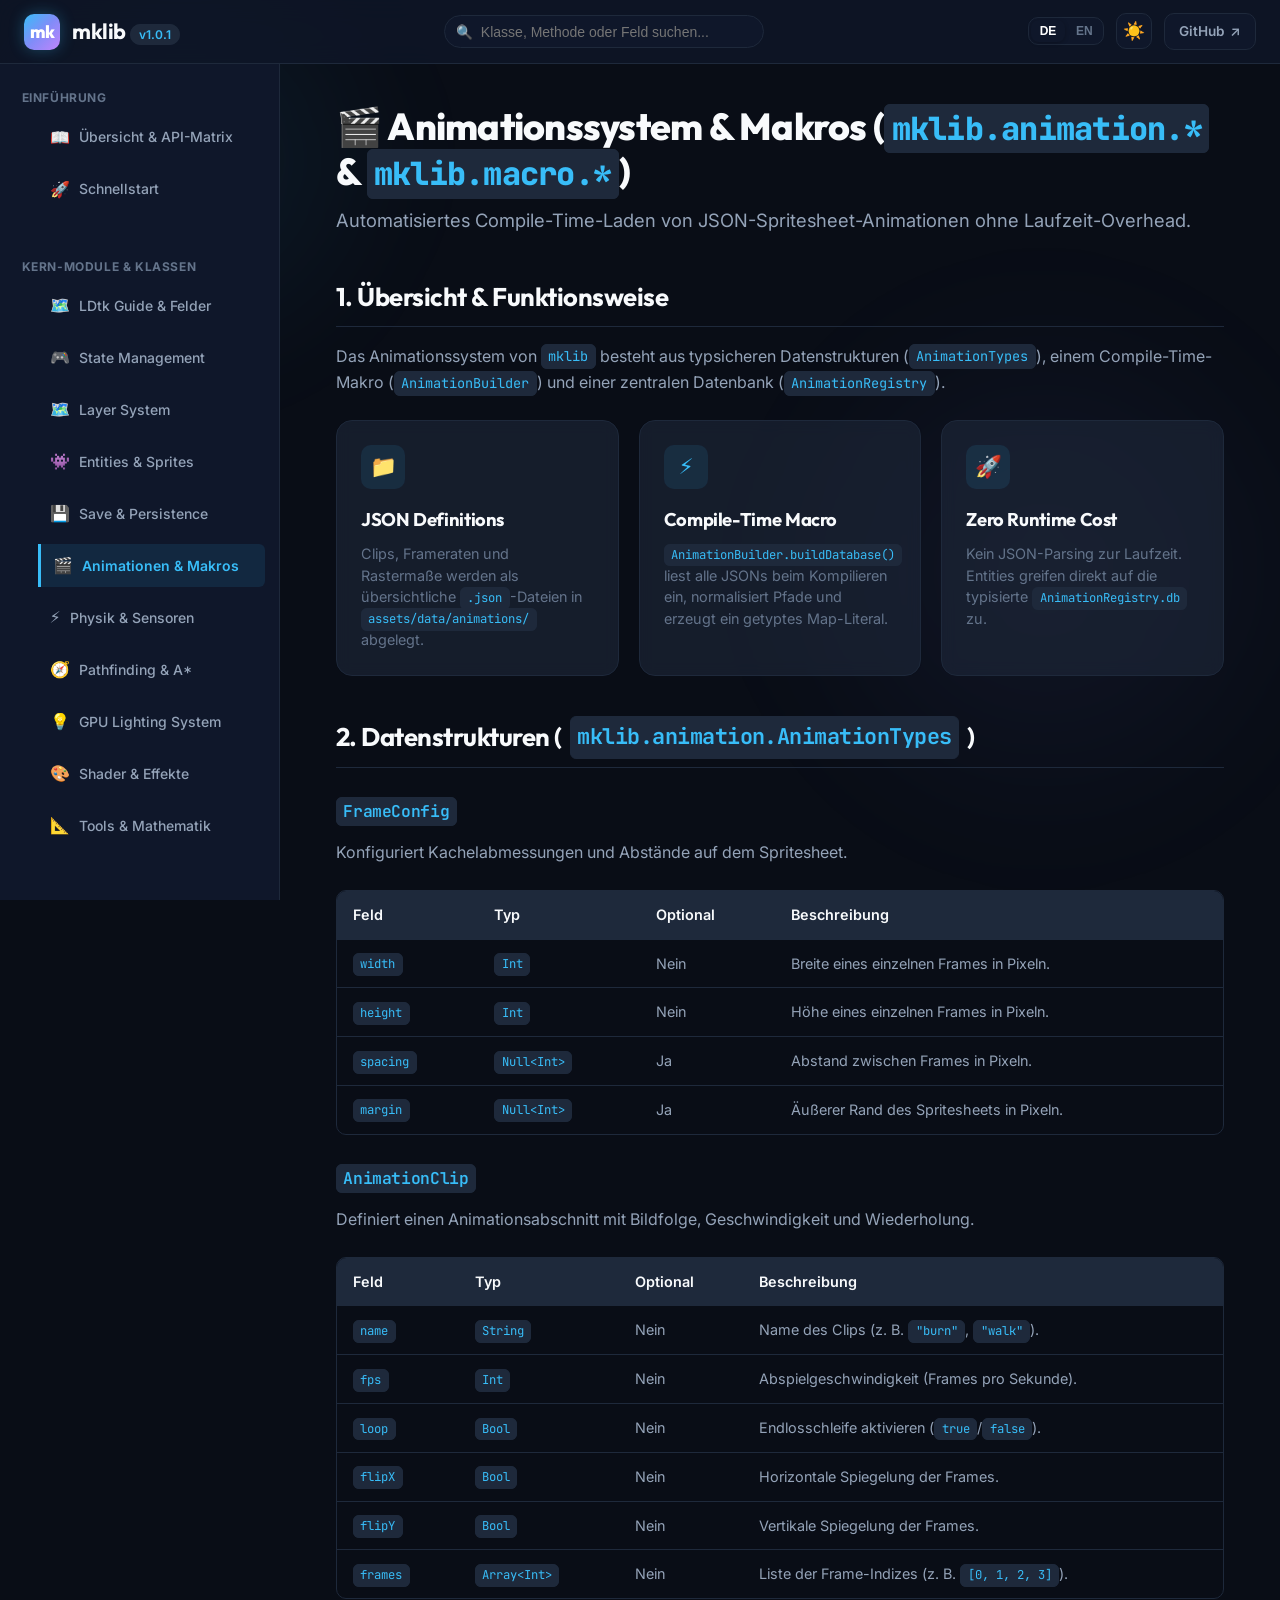
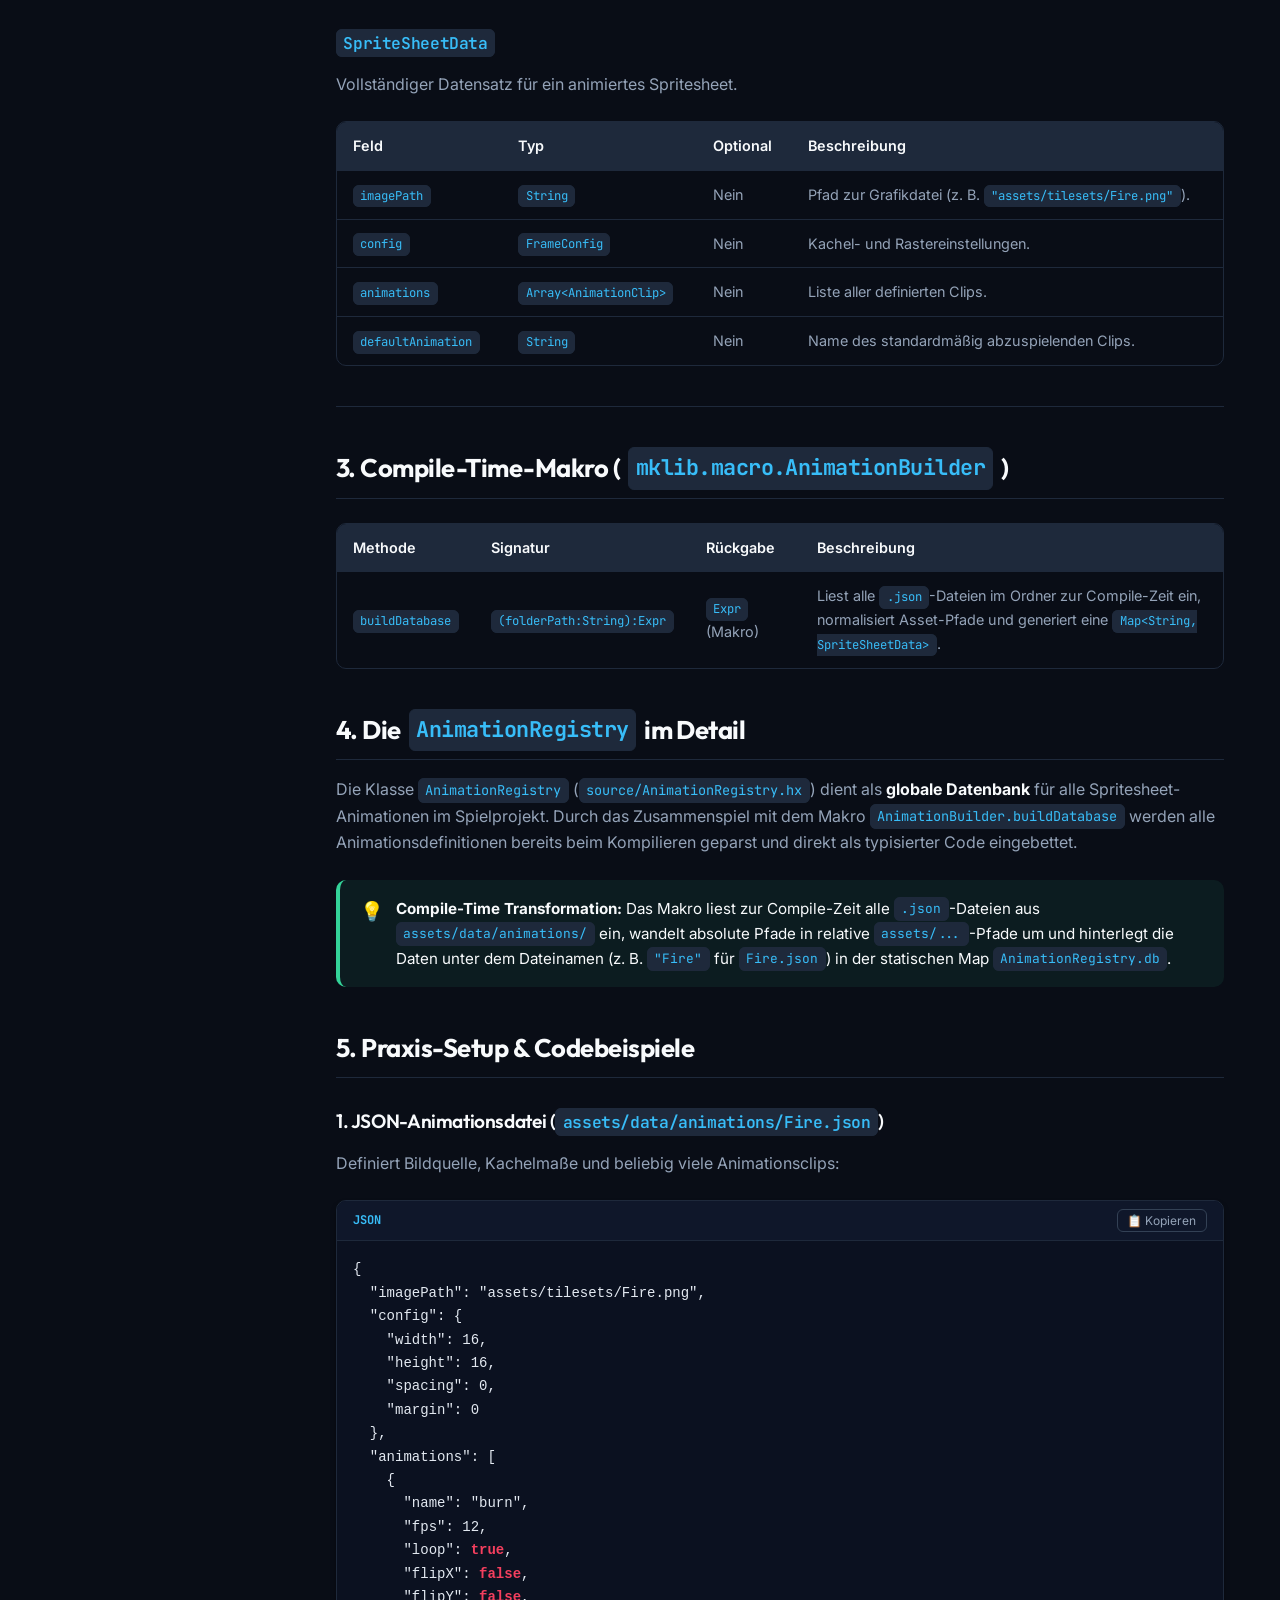
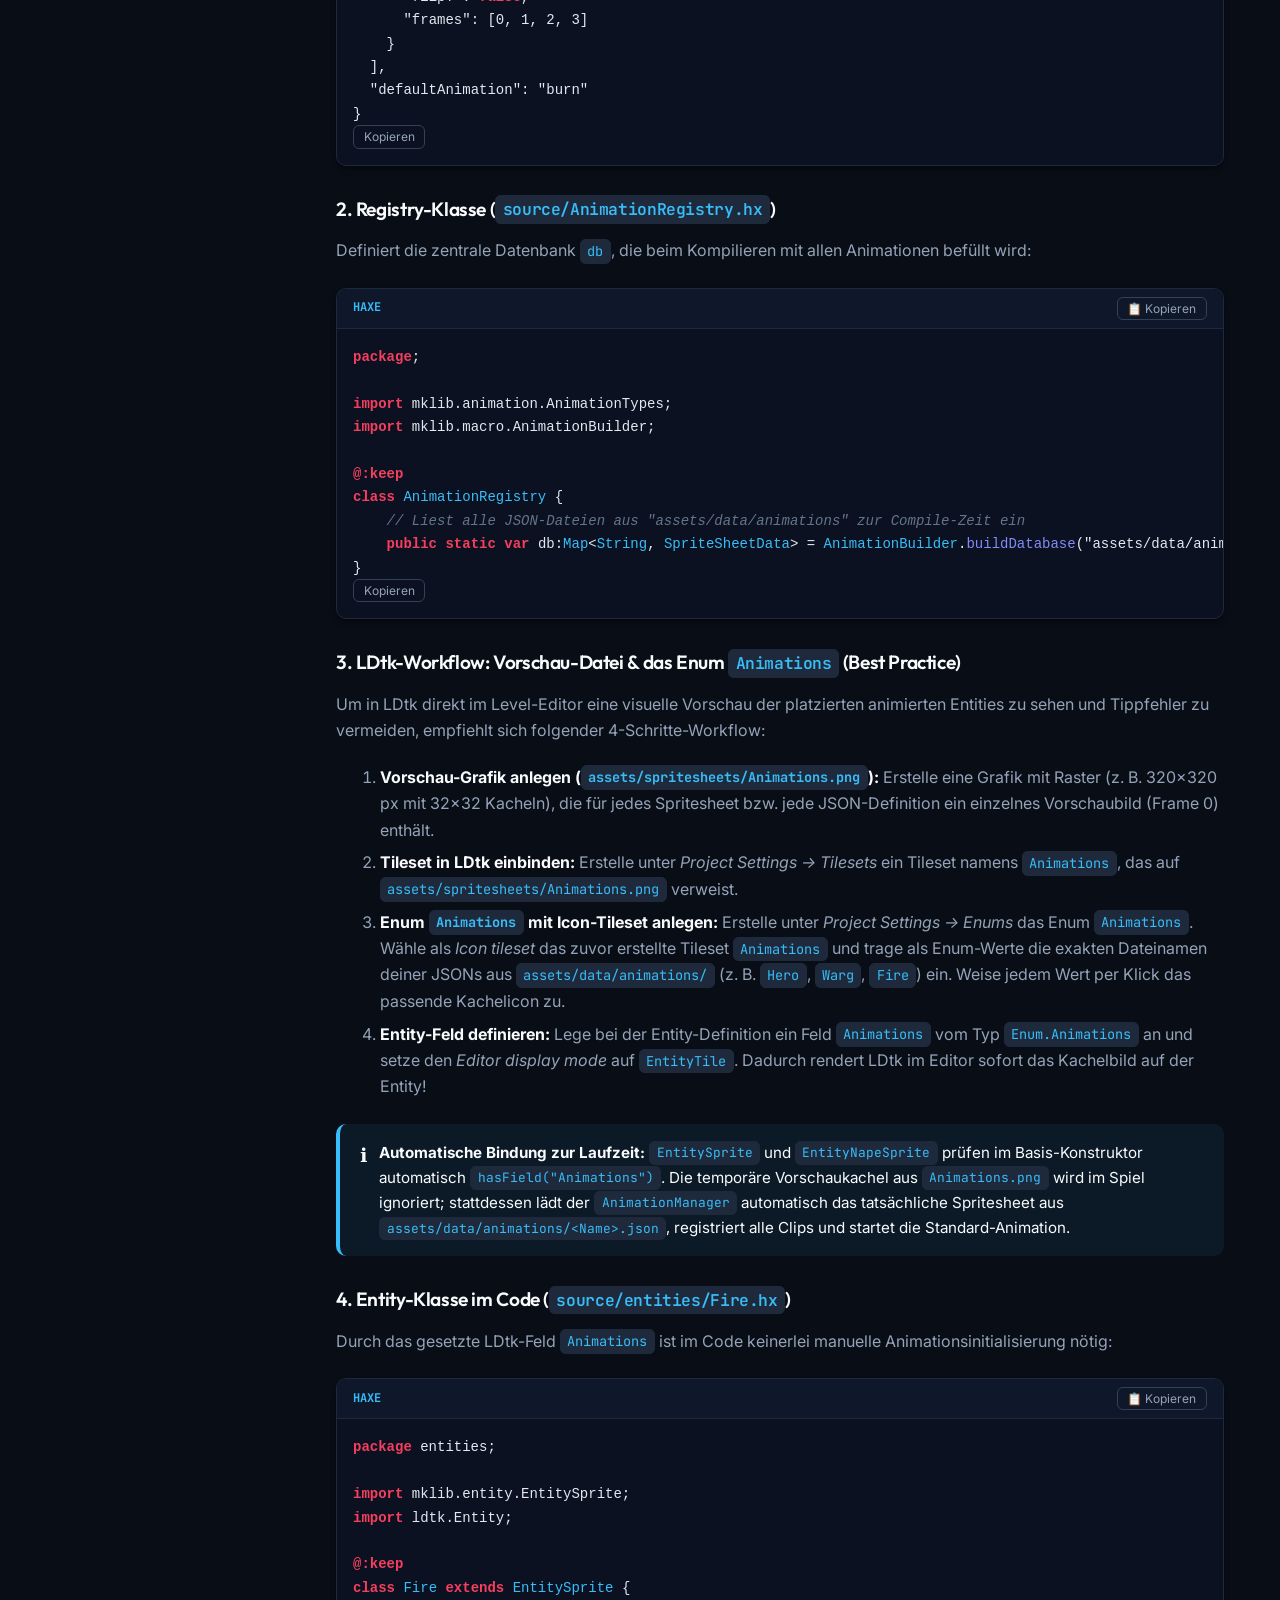
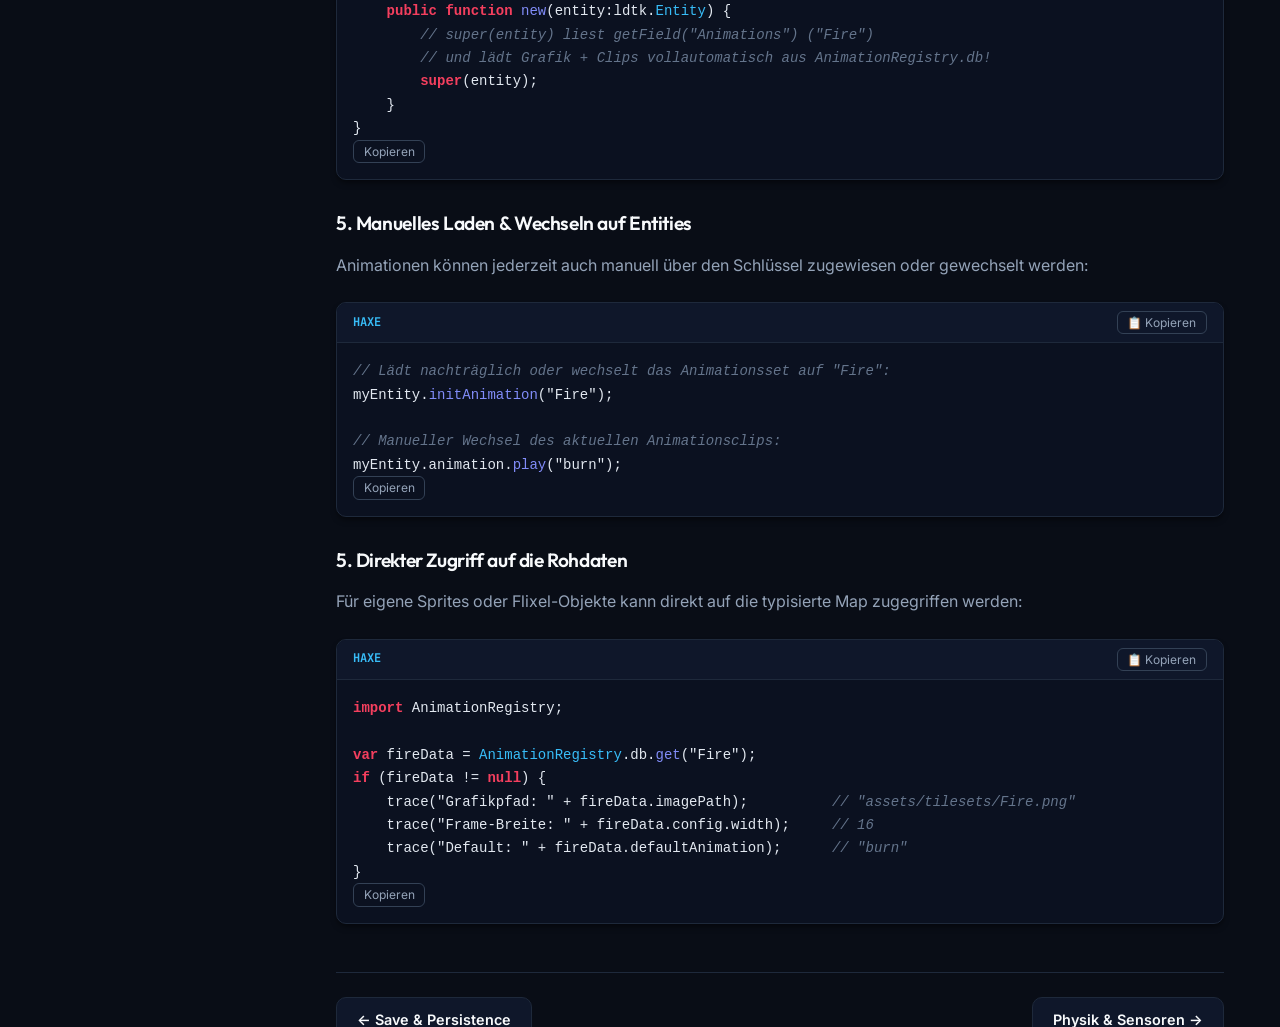
==== commit 0e9050fb: "feat: introduce AnimationManager for dynamic asset loading and add EntitySprite/EntityNapeSprite bas" ====
--- a/docs/html/animation.html
+++ b/docs/html/animation.html
@@ -338,20 +338,21 @@
 }</code></pre>
           </div>
 
-          <h3>3. LDtk-Workflow: Das Enum <code>Animations</code> (Best Practice)</h3>
+          <h3>3. LDtk-Workflow: Vorschau-Datei &amp; das Enum <code>Animations</code> (Best Practice)</h3>
           <p>
-            Um Tippfehler zu vermeiden und im Level-Editor ein komfortables Dropdown-Menü bereitzustellen, empfiehlt sich in LDtk die Verwendung eines Enums:
+            Um in LDtk direkt im Level-Editor eine visuelle Vorschau der platzierten animierten Entities zu sehen und Tippfehler zu vermeiden, empfiehlt sich folgender 4-Schritte-Workflow:
           </p>
           <ol style="margin-left: 1.25rem; margin-bottom: 1.25rem;">
-            <li><strong>Enum anlegen:</strong> Erstelle in LDtk unter <em>Project Settings &rarr; Enums</em> ein Enum namens <code>Animations</code> mit den Namen der Animationsdateien (z.&nbsp;B. <code>Fire</code>, <code>Hero</code>, <code>Platform</code>).</li>
-            <li><strong>Entity-Feld definieren:</strong> Füge der gewünschten Entity-Definition ein Feld namens <code>Animations</code> vom Typ <code>Enum.Animations</code> hinzu.</li>
-            <li><strong>Level platzieren:</strong> Wähle beim Platzieren der Entity im Level-Editor einfach die gewünschte Animation aus dem Dropdown-Menü aus.</li>
+            <li><strong>Vorschau-Grafik anlegen (<code>assets/spritesheets/Animations.png</code>):</strong> Erstelle eine Grafik mit Raster (z.&nbsp;B. 320&times;320 px mit 32&times;32 Kacheln), die für jedes Spritesheet bzw. jede JSON-Definition ein einzelnes Vorschaubild (Frame 0) enthält.</li>
+            <li><strong>Tileset in LDtk einbinden:</strong> Erstelle unter <em>Project Settings &rarr; Tilesets</em> ein Tileset namens <code>Animations</code>, das auf <code>assets/spritesheets/Animations.png</code> verweist.</li>
+            <li><strong>Enum <code>Animations</code> mit Icon-Tileset anlegen:</strong> Erstelle unter <em>Project Settings &rarr; Enums</em> das Enum <code>Animations</code>. Wähle als <em>Icon tileset</em> das zuvor erstellte Tileset <code>Animations</code> und trage als Enum-Werte die exakten Dateinamen deiner JSONs aus <code>assets/data/animations/</code> (z.&nbsp;B. <code>Hero</code>, <code>Warg</code>, <code>Fire</code>) ein. Weise jedem Wert per Klick das passende Kachelicon zu.</li>
+            <li><strong>Entity-Feld definieren:</strong> Lege bei der Entity-Definition ein Feld <code>Animations</code> vom Typ <code>Enum.Animations</code> an und setze den <em>Editor display mode</em> auf <code>EntityTile</code>. Dadurch rendert LDtk im Editor sofort das Kachelbild auf der Entity!</li>
           </ol>
 
           <div class="callout callout-info">
             <span class="callout-icon">ℹ️</span>
             <div>
-              <strong>Automatische Bindung:</strong> <code>EntitySprite</code> und <code>EntityNapeSprite</code> prüfen im Basis-Konstruktor automatisch mit <code>hasField("Animations")</code>, lesen den gewählten Enum-Wert als String aus (z.&nbsp;B. <code>"Fire"</code>) und laden die Grafik sowie Clips direkt aus <code>AnimationRegistry.db</code>.
+              <strong>Automatische Bindung zur Laufzeit:</strong> <code>EntitySprite</code> und <code>EntityNapeSprite</code> prüfen im Basis-Konstruktor automatisch <code>hasField("Animations")</code>. Die temporäre Vorschaukachel aus <code>Animations.png</code> wird im Spiel ignoriert; stattdessen lädt der <code>AnimationManager</code> automatisch das tatsächliche Spritesheet aus <code>assets/data/animations/&lt;Name&gt;.json</code>, registriert alle Clips und startet die Standard-Animation.
             </div>
           </div>
 
@@ -665,20 +666,21 @@
 }</code></pre>
           </div>
 
-          <h3>3. LDtk Workflow: The <code>Animations</code> Enum (Best Practice)</h3>
+          <h3>3. LDtk Workflow: Preview Atlas &amp; the <code>Animations</code> Enum (Best Practice)</h3>
           <p>
-            Um Tippfehler zu vermeiden und im Level-Editor ein komfortables Dropdown-Menü bereitzustellen, empfiehlt sich in LDtk die Verwendung eines Enums:
+            To enjoy a live visual preview of animated entities directly inside the LDtk level editor while avoiding typos, use this 4-step workflow:
           </p>
           <ol style="margin-left: 1.25rem; margin-bottom: 1.25rem;">
-            <li><strong>Enum anlegen:</strong> Erstelle in LDtk unter <em>Project Settings &rarr; Enums</em> ein Enum namens <code>Animations</code> mit den Namen der Animationsdateien (z.&nbsp;B. <code>Fire</code>, <code>Hero</code>, <code>Platform</code>).</li>
-            <li><strong>Entity-Feld definieren:</strong> Füge der gewünschten Entity-Definition ein Feld namens <code>Animations</code> vom Typ <code>Enum.Animations</code> hinzu.</li>
-            <li><strong>Level platzieren:</strong> Wähle beim Platzieren der Entity im Level-Editor einfach die gewünschte Animation aus dem Dropdown-Menü aus.</li>
+            <li><strong>Create Preview Atlas (<code>assets/spritesheets/Animations.png</code>):</strong> Create a tiled image (e.g. 320&times;320 px with a 32&times;32 tile grid) containing a single preview frame (frame 0) for each spritesheet / animation definition.</li>
+            <li><strong>Add Tileset in LDtk:</strong> In LDtk under <em>Project Settings &rarr; Tilesets</em>, add a new tileset named <code>Animations</code> pointing to <code>assets/spritesheets/Animations.png</code>.</li>
+            <li><strong>Configure Enum <code>Animations</code> with Icon Tileset:</strong> Under <em>Project Settings &rarr; Enums</em>, create an enum named <code>Animations</code>. Set <em>Icon tileset</em> to <code>Animations</code>, enter the exact JSON filenames from <code>assets/data/animations/</code> (e.g. <code>Hero</code>, <code>Warg</code>, <code>Fire</code>), and click to assign each value its preview tile icon.</li>
+            <li><strong>Define Entity Field:</strong> In your entity definition, add a custom field <code>Animations</code> of type <code>Enum.Animations</code> and set its <em>Editor display mode</em> to <code>EntityTile</code>. LDtk will immediately display the preview icon on the entity in the level editor!</li>
           </ol>
 
           <div class="callout callout-info">
             <span class="callout-icon">ℹ️</span>
             <div>
-              <strong>Automatische Bindung:</strong> <code>EntitySprite</code> und <code>EntityNapeSprite</code> prüfen im Basis-Konstruktor automatisch mit <code>hasField("Animations")</code>, lesen den gewählten Enum-Wert als String aus (z.&nbsp;B. <code>"Fire"</code>) und laden die Grafik sowie Clips direkt aus <code>AnimationRegistry.db</code>.
+              <strong>Automatic Runtime Binding:</strong> <code>EntitySprite</code> and <code>EntityNapeSprite</code> check <code>hasField("Animations")</code> in their base constructor. The temporary editor preview tile from <code>Animations.png</code> is ignored in-game; instead, <code>AnimationManager</code> automatically loads the actual spritesheet from <code>assets/data/animations/&lt;Name&gt;.json</code>, registers all clips, and starts the default animation.
             </div>
           </div>
 
